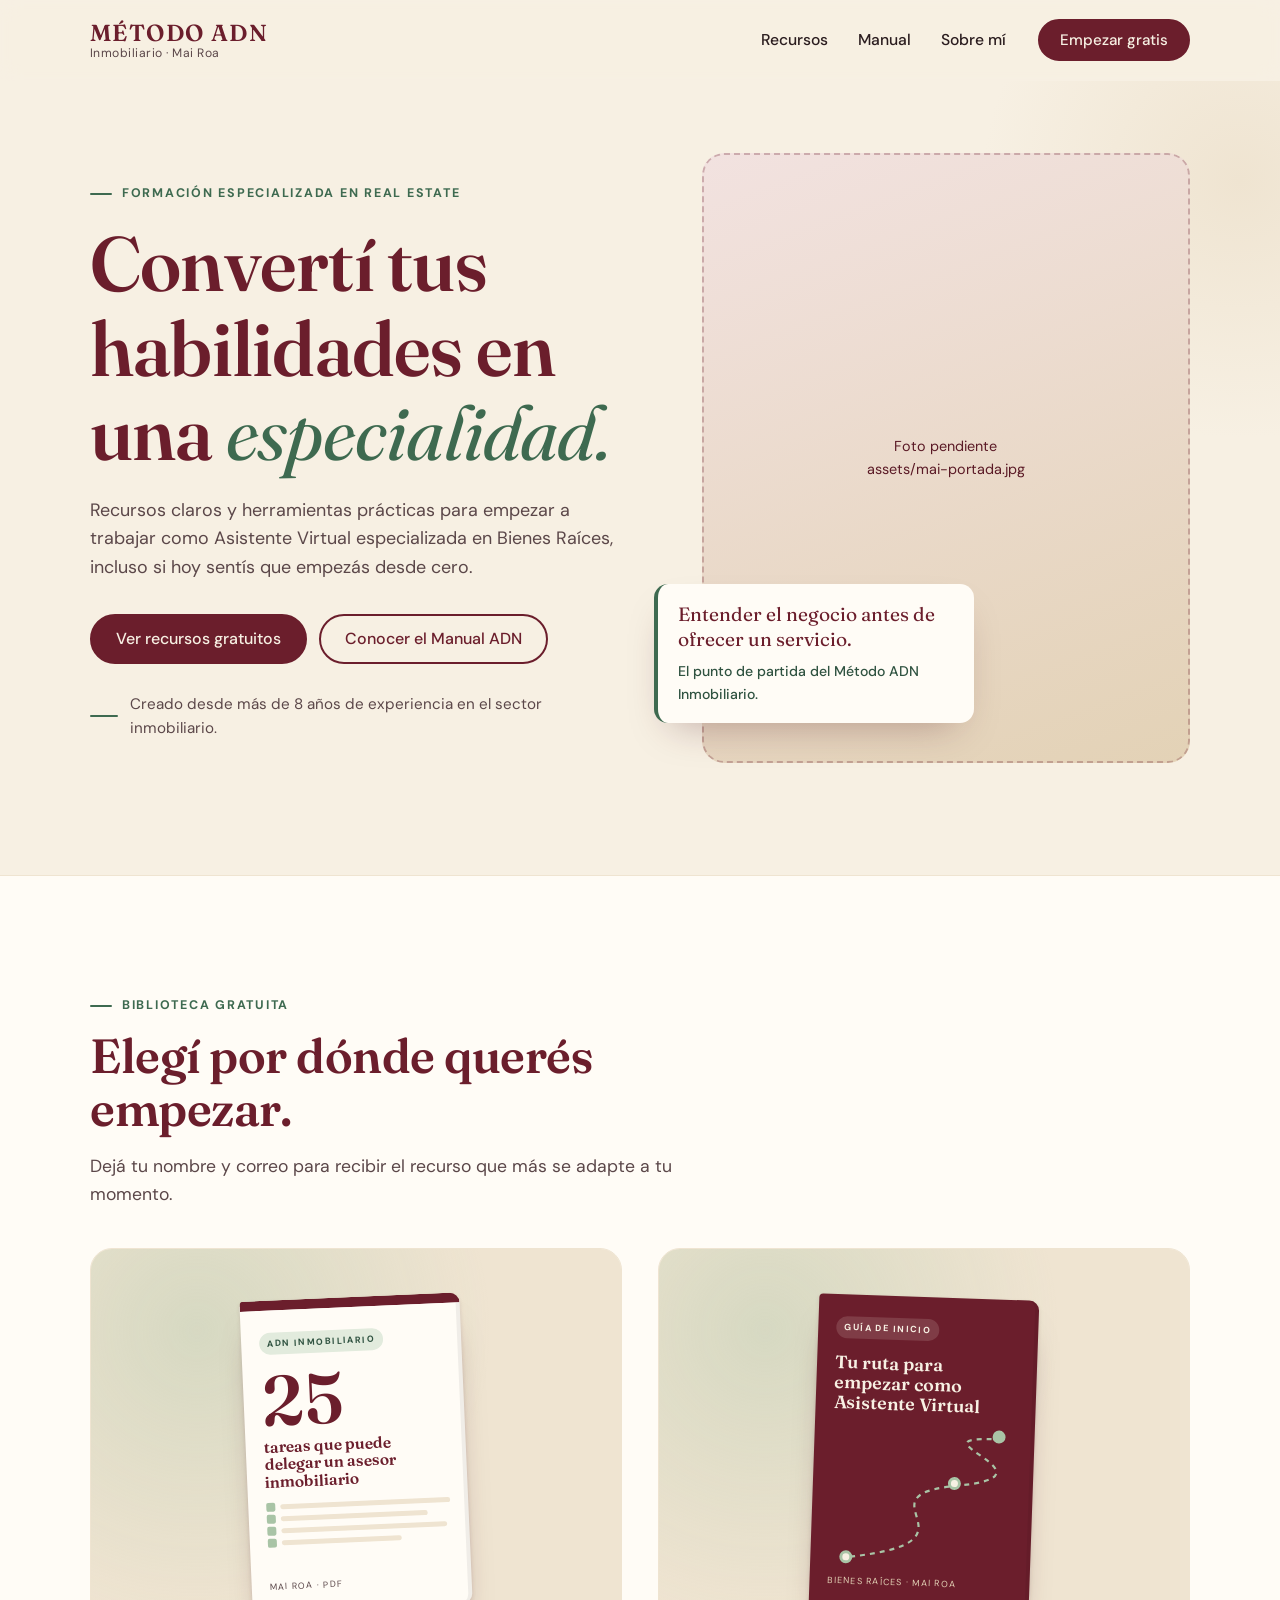
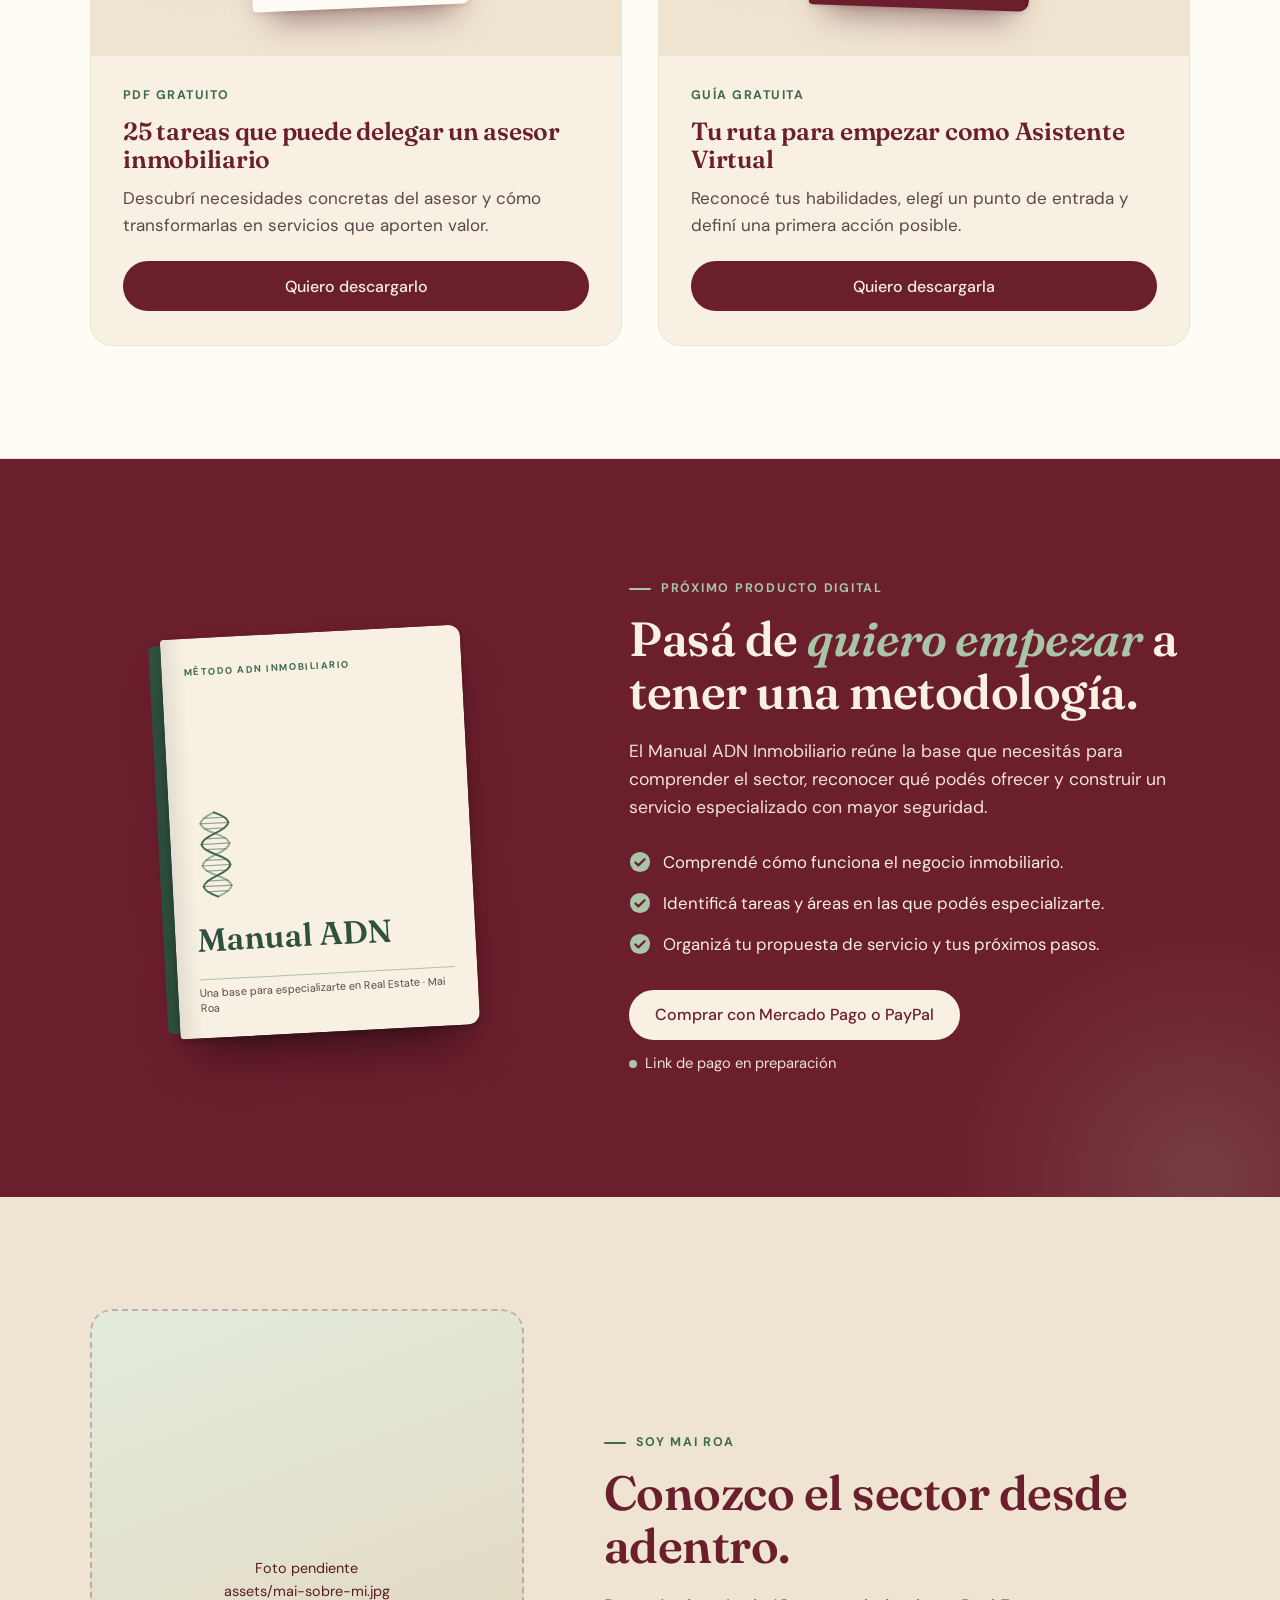
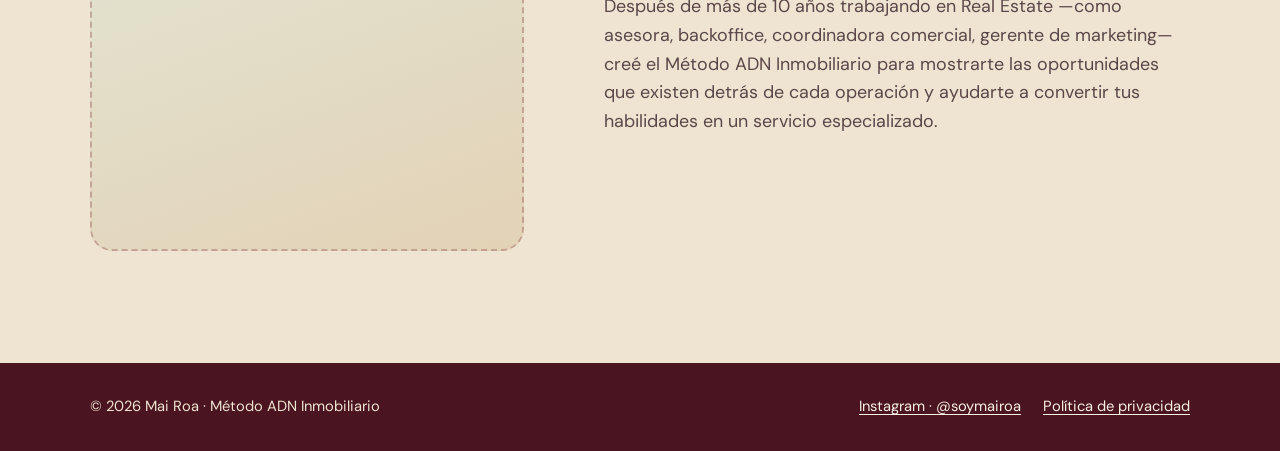
==== index.html @ 001c29fd "Landing Método ADN Inmobiliario Página de captación con dos recursos gratuitos (Mailchimp), presenta" ====
<!doctype html>
<html lang="es-AR">
<head>
  <meta charset="utf-8">
  <meta name="viewport" content="width=device-width, initial-scale=1">
  <title>Método ADN Inmobiliario · Mai Roa | Asistente Virtual en Bienes Raíces</title>
  <meta name="description" content="Recursos claros y herramientas prácticas para empezar a trabajar como Asistente Virtual especializada en Bienes Raíces. Descargá gratis las 25 tareas que puede delegar un asesor inmobiliario.">
  <meta name="theme-color" content="#6B1E2C">

  <!-- Open Graph (Instagram, WhatsApp, Facebook) -->
  <!-- Cuando publiques la página, reemplazá "og-imagen.jpg" por la URL completa, ej. https://tusitio.netlify.app/assets/og-imagen.jpg -->
  <meta property="og:type" content="website">
  <meta property="og:locale" content="es_AR">
  <meta property="og:site_name" content="Método ADN Inmobiliario">
  <meta property="og:title" content="Método ADN Inmobiliario · Mai Roa">
  <meta property="og:description" content="Convertí tus habilidades en una especialidad. Recursos gratuitos para empezar como Asistente Virtual en Bienes Raíces.">
  <meta property="og:image" content="assets/og-imagen.jpg">
  <meta property="og:image:width" content="1200">
  <meta property="og:image:height" content="630">
  <meta name="twitter:card" content="summary_large_image">

  <link rel="icon" href="assets/favicon.svg" type="image/svg+xml">
  <link rel="apple-touch-icon" href="assets/favicon.svg">

  <link rel="preconnect" href="https://fonts.googleapis.com">
  <link rel="preconnect" href="https://fonts.gstatic.com" crossorigin>
  <link href="https://fonts.googleapis.com/css2?family=Fraunces:ital,opsz,wght@0,9..144,400;0,9..144,600;1,9..144,400;1,9..144,600&family=DM+Sans:ital,opsz,wght@0,9..40,400;0,9..40,500;0,9..40,700;1,9..40,400&display=swap" rel="stylesheet">
  <link rel="stylesheet" href="styles.css">
</head>
<body>
  <a class="saltar" href="#contenido">Saltar al contenido</a>

  <!-- 1. ENCABEZADO -->
  <header class="encabezado" id="encabezado">
    <div class="contenedor encabezado__fila">
      <a class="marca" href="#inicio" aria-label="Método ADN Inmobiliario, ir al inicio">
        <span class="marca__nombre">MÉTODO ADN</span>
        <span class="marca__sub">Inmobiliario · Mai Roa</span>
      </a>

      <button class="menu-boton" id="menuBoton" type="button" aria-expanded="false" aria-controls="menuPrincipal">
        <span class="menu-boton__icono" aria-hidden="true"><span></span><span></span><span></span></span>
        <span class="visualmente-oculto">Abrir menú</span>
      </button>

      <nav class="menu" id="menuPrincipal" aria-label="Principal">
        <ul class="menu__lista">
          <li><a href="#recursos">Recursos</a></li>
          <li><a href="#manual">Manual</a></li>
          <li><a href="#sobre-mi">Sobre mí</a></li>
        </ul>
        <a class="btn btn--primario btn--chico" href="#recursos">Empezar gratis</a>
      </nav>
    </div>
  </header>

  <main id="contenido">

    <!-- 2. PORTADA -->
    <section class="hero" id="inicio" aria-labelledby="hero-titulo">
      <div class="contenedor hero__grilla">
        <div class="hero__texto">
          <p class="etiqueta">Formación especializada en Real Estate</p>
          <h1 class="hero__titulo" id="hero-titulo">Convertí tus habilidades en una <em>especialidad.</em></h1>
          <p class="hero__bajada">Recursos claros y herramientas prácticas para empezar a trabajar como Asistente Virtual especializada en Bienes Raíces, incluso si hoy sentís que empezás desde cero.</p>
          <div class="acciones">
            <a class="btn btn--primario" href="#recursos">Ver recursos gratuitos</a>
            <a class="btn btn--secundario" href="#manual">Conocer el Manual ADN</a>
          </div>
          <p class="hero__respaldo">
            <span class="hero__respaldo-linea" aria-hidden="true"></span>
            Creado desde más de 8 años de experiencia en el sector inmobiliario.
          </p>
        </div>

        <div class="hero__visual">
          <figure class="foto foto--hero" data-archivo="assets/mai-portada.jpg">
            <img src="assets/mai-portada.jpg" alt="Mai Roa sosteniendo un tablero con los conceptos del Método ADN Inmobiliario" width="880" height="1100" fetchpriority="high">
          </figure>
          <aside class="hero__tarjeta" aria-label="Punto de partida">
            <p class="hero__tarjeta-frase">Entender el negocio antes de ofrecer un servicio.</p>
            <p class="hero__tarjeta-nota">El punto de partida del Método ADN Inmobiliario.</p>
          </aside>
        </div>
      </div>
    </section>

    <!-- 3. BIBLIOTECA GRATUITA -->
    <section class="seccion recursos" id="recursos" aria-labelledby="recursos-titulo">
      <div class="contenedor">
        <header class="seccion__cabecera">
          <p class="etiqueta">Biblioteca gratuita</p>
          <h2 class="seccion__titulo" id="recursos-titulo">Elegí por dónde querés empezar.</h2>
          <p class="seccion__intro">Dejá tu nombre y correo para recibir el recurso que más se adapte a tu momento.</p>
        </header>

        <div class="recursos__grilla">
          <!-- Recurso 1 -->
          <article class="recurso">
            <div class="recurso__portada-marco">
              <div class="portada portada--tareas" aria-hidden="true">
                <span class="portada__cinta">ADN Inmobiliario</span>
                <span class="portada__numero">25</span>
                <span class="portada__titulo">tareas que puede delegar un asesor inmobiliario</span>
                <span class="portada__lista">
                  <span></span><span></span><span></span><span></span>
                </span>
                <span class="portada__pie">Mai Roa · PDF</span>
              </div>
            </div>
            <div class="recurso__cuerpo">
              <p class="recurso__categoria">PDF gratuito</p>
              <h3 class="recurso__titulo">25 tareas que puede delegar un asesor inmobiliario</h3>
              <p class="recurso__descripcion">Descubrí necesidades concretas del asesor y cómo transformarlas en servicios que aporten valor.</p>
              <button class="btn btn--primario" type="button" data-abrir-recurso="1">Quiero descargarlo</button>
            </div>
          </article>

          <!-- Recurso 2 -->
          <article class="recurso">
            <div class="recurso__portada-marco">
              <div class="portada portada--ruta" aria-hidden="true">
                <span class="portada__cinta">Guía de inicio</span>
                <span class="portada__titulo">Tu ruta para empezar como Asistente Virtual</span>
                <span class="portada__camino">
                  <span class="portada__hito"></span>
                  <span class="portada__hito"></span>
                  <span class="portada__hito"></span>
                </span>
                <span class="portada__pie">Bienes Raíces · Mai Roa</span>
              </div>
            </div>
            <div class="recurso__cuerpo">
              <p class="recurso__categoria">Guía gratuita</p>
              <h3 class="recurso__titulo">Tu ruta para empezar como Asistente Virtual</h3>
              <p class="recurso__descripcion">Reconocé tus habilidades, elegí un punto de entrada y definí una primera acción posible.</p>
              <button class="btn btn--primario" type="button" data-abrir-recurso="2">Quiero descargarla</button>
            </div>
          </article>
        </div>
      </div>
    </section>

    <!-- 5. MANUAL ADN -->
    <section class="seccion manual" id="manual" aria-labelledby="manual-titulo">
      <div class="contenedor manual__grilla">
        <div class="manual__visual">
          <div class="libro" aria-hidden="true">
            <div class="libro__lomo"></div>
            <div class="libro__tapa">
              <span class="libro__marca">Método ADN Inmobiliario</span>
              <span class="libro__adorno">
                <svg viewBox="0 0 60 120" width="46" height="92" focusable="false">
                  <g stroke="currentColor" stroke-width="1.6" opacity=".55">
                    <line x1="16" y1="12" x2="44" y2="12"/><line x1="10" y1="19" x2="50" y2="19"/><line x1="16" y1="26" x2="44" y2="26"/>
                    <line x1="16" y1="39" x2="44" y2="39"/><line x1="10" y1="46" x2="50" y2="46"/><line x1="16" y1="53" x2="44" y2="53"/>
                    <line x1="16" y1="67" x2="44" y2="67"/><line x1="10" y1="74" x2="50" y2="74"/><line x1="16" y1="81" x2="44" y2="81"/>
                    <line x1="16" y1="94" x2="44" y2="94"/><line x1="10" y1="101" x2="50" y2="101"/><line x1="16" y1="108" x2="44" y2="108"/>
                  </g>
                  <path d="M30 5 C54 15 54 22.5 30 32.5 C6 42.5 6 50 30 60 C54 70 54 77.5 30 87.5 C6 97.5 6 105 30 115" fill="none" stroke="currentColor" stroke-width="2.6" stroke-linecap="round"/>
                  <path d="M30 5 C6 15 6 22.5 30 32.5 C54 42.5 54 50 30 60 C6 70 6 77.5 30 87.5 C54 97.5 54 105 30 115" fill="none" stroke="currentColor" stroke-width="2.6" stroke-linecap="round" opacity=".5"/>
                </svg>
              </span>
              <span class="libro__titulo">Manual ADN</span>
              <span class="libro__bajada">Una base para especializarte en Real Estate · Mai Roa</span>
            </div>
          </div>
        </div>

        <div class="manual__texto">
          <p class="etiqueta etiqueta--clara">Próximo producto digital</p>
          <h2 class="seccion__titulo" id="manual-titulo">Pasá de <em>quiero empezar</em> a tener una metodología.</h2>
          <p class="manual__bajada">El Manual ADN Inmobiliario reúne la base que necesitás para comprender el sector, reconocer qué podés ofrecer y construir un servicio especializado con mayor seguridad.</p>

          <ul class="beneficios">
            <li>
              <svg class="beneficios__check" viewBox="0 0 24 24" width="22" height="22" aria-hidden="true" focusable="false"><circle cx="12" cy="12" r="11" fill="currentColor"/><path d="M7 12.5l3.2 3.2L17 9" fill="none" stroke="#6B1E2C" stroke-width="2.4" stroke-linecap="round" stroke-linejoin="round"/></svg>
              Comprendé cómo funciona el negocio inmobiliario.
            </li>
            <li>
              <svg class="beneficios__check" viewBox="0 0 24 24" width="22" height="22" aria-hidden="true" focusable="false"><circle cx="12" cy="12" r="11" fill="currentColor"/><path d="M7 12.5l3.2 3.2L17 9" fill="none" stroke="#6B1E2C" stroke-width="2.4" stroke-linecap="round" stroke-linejoin="round"/></svg>
              Identificá tareas y áreas en las que podés especializarte.
            </li>
            <li>
              <svg class="beneficios__check" viewBox="0 0 24 24" width="22" height="22" aria-hidden="true" focusable="false"><circle cx="12" cy="12" r="11" fill="currentColor"/><path d="M7 12.5l3.2 3.2L17 9" fill="none" stroke="#6B1E2C" stroke-width="2.4" stroke-linecap="round" stroke-linejoin="round"/></svg>
              Organizá tu propuesta de servicio y tus próximos pasos.
            </li>
          </ul>

          <!-- Precio / formato / entrega: se completa desde config.js (oculto si está vacío) -->
          <dl class="manual__datos" id="manualDatos" hidden>
            <div data-campo="manualPrecio" hidden><dt>Precio</dt><dd></dd></div>
            <div data-campo="manualFormato" hidden><dt>Formato</dt><dd></dd></div>
            <div data-campo="manualEntrega" hidden><dt>Entrega</dt><dd></dd></div>
          </dl>

          <div class="pago" id="pago">
            <div class="pago__botones" id="pagoBotones">
              <button class="btn btn--claro btn--pendiente" type="button" id="pagoPendiente" aria-describedby="pagoEstado">Comprar con Mercado Pago o PayPal</button>
            </div>
            <p class="pago__estado" id="pagoEstado"><span class="punto" aria-hidden="true"></span> Link de pago en preparación</p>
            <p class="pago__aviso" id="pagoAviso" role="status" aria-live="polite"></p>
          </div>
        </div>
      </div>
    </section>

    <!-- 6. SOBRE MÍ -->
    <section class="seccion sobre" id="sobre-mi" aria-labelledby="sobre-titulo">
      <div class="contenedor sobre__grilla">
        <figure class="foto foto--sobre" data-archivo="assets/mai-sobre-mi.jpg">
          <img src="assets/mai-sobre-mi.jpg" alt="Mai Roa trabajando con su computadora" width="800" height="960" loading="lazy">
        </figure>
        <div class="sobre__texto">
          <p class="etiqueta">Soy Mai Roa</p>
          <h2 class="seccion__titulo" id="sobre-titulo">Conozco el sector desde adentro.</h2>
          <p class="sobre__parrafo">Después de más de 10 años trabajando en Real Estate —como asesora, backoffice, coordinadora comercial, gerente de marketing— creé el Método ADN Inmobiliario para mostrarte las oportunidades que existen detrás de cada operación y ayudarte a convertir tus habilidades en un servicio especializado.</p>
        </div>
      </div>
    </section>
  </main>

  <!-- 7. PIE -->
  <footer class="pie">
    <div class="contenedor pie__fila">
      <p>© 2026 Mai Roa · Método ADN Inmobiliario</p>
      <ul class="pie__enlaces">
        <li><a id="enlaceInstagram" href="https://instagram.com/soymairoa" target="_blank" rel="noopener noreferrer">Instagram · @soymairoa<span class="visualmente-oculto"> (se abre en una pestaña nueva)</span></a></li>
        <li><a href="privacidad.html">Política de privacidad</a></li>
      </ul>
    </div>
  </footer>

  <!-- 4. MODAL DEL FORMULARIO -->
  <dialog class="modal" id="modalRecurso" aria-labelledby="modal-titulo" aria-describedby="modal-intro">
    <div class="modal__caja">
      <button class="modal__cerrar" type="button" data-cerrar-modal aria-label="Cerrar">
        <svg viewBox="0 0 24 24" width="22" height="22" aria-hidden="true" focusable="false"><path d="M6 6l12 12M18 6L6 18" stroke="currentColor" stroke-width="2" stroke-linecap="round"/></svg>
      </button>

      <p class="etiqueta">Tu recurso gratuito</p>
      <h2 class="modal__titulo" id="modal-titulo">Recibilo en tu correo</h2>
      <p class="modal__intro" id="modal-intro"></p>
      <p class="modal__recurso" id="modalRecursoNombre"></p>

      <!-- Vista: formulario -->
      <form class="formulario" id="formRecurso" novalidate>
        <div class="campo">
          <label for="campoNombre">Nombre</label>
          <input id="campoNombre" name="FNAME" type="text" autocomplete="given-name" placeholder="¿Cómo te llamás?" required aria-describedby="errorNombre">
          <p class="campo__error" id="errorNombre"></p>
        </div>
        <div class="campo">
          <label for="campoEmail">Correo electrónico</label>
          <input id="campoEmail" name="EMAIL" type="email" autocomplete="email" inputmode="email" placeholder="tuemail@ejemplo.com" required aria-describedby="errorEmail">
          <p class="campo__error" id="errorEmail"></p>
        </div>

        <!-- Honeypot antispam de Mailchimp: no completar -->
        <div class="honeypot" aria-hidden="true">
          <label for="campoTrampa">No completes este campo</label>
          <input id="campoTrampa" type="text" tabindex="-1" autocomplete="off" value="">
        </div>

        <p class="formulario__consentimiento">Al solicitar el recurso aceptás recibir información relacionada con ADN Inmobiliario. Podés darte de baja cuando quieras. <a href="privacidad.html" target="_blank" rel="noopener">Política de privacidad</a></p>

        <button class="btn btn--primario btn--ancho" type="submit" id="botonEnviar">
          <span class="btn__texto">Enviar y recibir el PDF</span>
          <span class="spinner" aria-hidden="true"></span>
        </button>
        <p class="formulario__estado" id="estadoFormulario" role="status" aria-live="polite"></p>
      </form>

      <!-- Vista: éxito -->
      <div class="modal__exito" id="vistaExito" hidden>
        <svg class="modal__exito-icono" viewBox="0 0 48 48" width="48" height="48" aria-hidden="true" focusable="false"><circle cx="24" cy="24" r="23" fill="currentColor"/><path d="M14 25l7 7 13-14" fill="none" stroke="#F7F0E3" stroke-width="3.4" stroke-linecap="round" stroke-linejoin="round"/></svg>
        <p class="modal__exito-texto" id="textoExito" tabindex="-1"></p>
        <a class="btn btn--primario btn--ancho" id="botonDescarga" href="#" download>Descargar ahora</a>
      </div>
    </div>
  </dialog>

  <script src="config.js"></script>
  <script src="main.js"></script>
</body>
</html>
---- styles.css ----
/* =========================================================
   Método ADN Inmobiliario — estilos
   Mobile first. Paleta en :root.
   ========================================================= */

:root {
  /* Bordó — color principal de marca */
  --bordo: #6B1E2C;
  --bordo-900: #4A1420;
  --bordo-700: #5A1925;
  --bordo-100: #F2E2E0;

  /* Crema — fondos y portada del manual */
  --crema: #F7F0E3;
  --crema-200: #EFE4D1;
  --crema-300: #E3D2B6;

  /* Verde — acentos */
  --verde: #3E6A50;
  --verde-700: #2F5240;
  --verde-300: #A9C4A6;
  --verde-100: #E2EBDD;

  /* Texto */
  --tinta: #2B1D1F;
  --tinta-suave: #5B4749;
  --blanco: #FFFCF6;

  /* Tipografía */
  --serif: "Fraunces", Georgia, "Times New Roman", serif;
  --sans: "DM Sans", system-ui, -apple-system, "Segoe UI", Roboto, sans-serif;

  /* Espaciado y formas */
  --gutter: 20px;
  --ancho-max: 1180px;
  --radio: 14px;
  --radio-grande: 22px;
  --sombra: 0 18px 40px -18px rgba(74, 20, 32, .35);
  --sombra-suave: 0 8px 24px -12px rgba(74, 20, 32, .25);
  --alto-encabezado: 68px;
}

/* ---------- Base ---------- */
*, *::before, *::after { box-sizing: border-box; }

html {
  scroll-behavior: smooth;
  scroll-padding-top: calc(var(--alto-encabezado) + 12px);
  -webkit-text-size-adjust: 100%;
}

body {
  margin: 0;
  background: var(--crema);
  color: var(--tinta);
  font-family: var(--sans);
  font-size: 1.0625rem;
  line-height: 1.6;
  overflow-x: hidden;
  -webkit-font-smoothing: antialiased;
}

img { max-width: 100%; display: block; }
h1, h2, h3 { font-family: var(--serif); font-weight: 600; line-height: 1.1; margin: 0; letter-spacing: -.01em; }
p { margin: 0; }
a { color: inherit; }
em { font-style: italic; }

:focus-visible {
  outline: 3px solid var(--verde);
  outline-offset: 3px;
  border-radius: 6px;
}

.visualmente-oculto {
  position: absolute !important;
  width: 1px; height: 1px;
  padding: 0; margin: -1px;
  overflow: hidden; clip: rect(0 0 0 0);
  white-space: nowrap; border: 0;
}

.saltar {
  position: absolute; left: 12px; top: -60px; z-index: 200;
  background: var(--bordo); color: var(--crema);
  padding: 10px 16px; border-radius: 8px; text-decoration: none; font-weight: 500;
  transition: top .2s;
}
.saltar:focus { top: 12px; }

.contenedor {
  width: 100%;
  max-width: var(--ancho-max);
  margin-inline: auto;
  padding-inline: var(--gutter);
}

/* ---------- Botones ---------- */
.btn {
  --btn-bg: var(--bordo);
  --btn-color: var(--crema);
  --btn-borde: var(--bordo);
  display: inline-flex; align-items: center; justify-content: center; gap: 10px;
  min-height: 50px;
  padding: 12px 24px;
  border: 2px solid var(--btn-borde);
  border-radius: 999px;
  background: var(--btn-bg);
  color: var(--btn-color);
  font: 500 1rem/1.2 var(--sans);
  text-align: center;
  text-decoration: none;
  cursor: pointer;
  transition: background-color .2s, color .2s, border-color .2s, transform .2s, box-shadow .2s;
}
.btn:hover { transform: translateY(-1px); box-shadow: var(--sombra-suave); }
.btn:active { transform: translateY(0); }

.btn--primario:hover { --btn-bg: var(--bordo-900); --btn-borde: var(--bordo-900); }
.btn--secundario { --btn-bg: transparent; --btn-color: var(--bordo); }
.btn--secundario:hover { --btn-bg: var(--bordo-100); }
.btn--claro { --btn-bg: var(--crema); --btn-color: var(--bordo); --btn-borde: var(--crema); }
.btn--claro:hover { --btn-bg: var(--blanco); --btn-borde: var(--blanco); }
.btn--contorno-claro { --btn-bg: transparent; --btn-color: var(--crema); --btn-borde: var(--crema); }
.btn--contorno-claro:hover { --btn-bg: rgba(247, 240, 227, .12); }
.btn--chico { min-height: 42px; padding: 8px 20px; font-size: .95rem; }
.btn--ancho { width: 100%; }
.btn[disabled] { cursor: progress; opacity: .8; transform: none; box-shadow: none; }

.acciones { display: flex; flex-direction: column; gap: 12px; }

/* ---------- Etiquetas y cabeceras ---------- */
.etiqueta {
  display: inline-flex; align-items: center; gap: 10px;
  font-size: .78rem; font-weight: 700;
  letter-spacing: .14em; text-transform: uppercase;
  color: var(--verde);
}
.etiqueta::before {
  content: ""; width: 22px; height: 2px; background: currentColor; border-radius: 2px;
}
.etiqueta--clara { color: var(--verde-300); }

.seccion { padding-block: 72px; }
.seccion__cabecera { max-width: 640px; margin-bottom: 40px; }
.seccion__titulo { font-size: clamp(2rem, 7vw, 3rem); margin-top: 14px; color: var(--bordo); }
.seccion__titulo em { color: var(--verde); }
.seccion__intro { margin-top: 16px; color: var(--tinta-suave); font-size: 1.1rem; }

/* ---------- 1. Encabezado ---------- */
.encabezado {
  position: sticky; top: 0; z-index: 50;
  background: rgba(247, 240, 227, .94);
  -webkit-backdrop-filter: saturate(140%) blur(10px);
  backdrop-filter: saturate(140%) blur(10px);
  border-bottom: 1px solid transparent;
  transition: border-color .25s, box-shadow .25s;
}
.encabezado.con-sombra { border-bottom-color: var(--crema-300); box-shadow: 0 6px 20px -16px rgba(74, 20, 32, .5); }

.encabezado__fila {
  display: flex; align-items: center; justify-content: space-between;
  min-height: var(--alto-encabezado);
}

.marca { display: flex; flex-direction: column; text-decoration: none; line-height: 1.1; }
.marca__nombre { font-family: var(--serif); font-weight: 600; font-size: 1.3rem; letter-spacing: .06em; color: var(--bordo); }
.marca__sub { font-size: .76rem; color: var(--tinta-suave); letter-spacing: .04em; margin-top: 2px; }

.menu-boton {
  display: inline-flex; align-items: center; justify-content: center;
  width: 46px; height: 46px; margin-right: -8px;
  border: 0; border-radius: 12px; background: transparent; color: var(--bordo); cursor: pointer;
}
.menu-boton__icono { position: relative; width: 24px; height: 16px; display: block; }
.menu-boton__icono span {
  position: absolute; left: 0; width: 100%; height: 2px; border-radius: 2px; background: currentColor;
  transition: transform .25s, opacity .2s, top .25s;
}
.menu-boton__icono span:nth-child(1) { top: 0; }
.menu-boton__icono span:nth-child(2) { top: 7px; }
.menu-boton__icono span:nth-child(3) { top: 14px; }
.menu-boton[aria-expanded="true"] .menu-boton__icono span:nth-child(1) { top: 7px; transform: rotate(45deg); }
.menu-boton[aria-expanded="true"] .menu-boton__icono span:nth-child(2) { opacity: 0; }
.menu-boton[aria-expanded="true"] .menu-boton__icono span:nth-child(3) { top: 7px; transform: rotate(-45deg); }

/* Menú en celular: panel desplegable */
.menu {
  position: absolute; left: 0; right: 0; top: 100%;
  background: var(--crema);
  border-bottom: 1px solid var(--crema-300);
  box-shadow: 0 20px 30px -24px rgba(74, 20, 32, .5);
  padding: 8px var(--gutter) 24px;
  display: none;
}
.menu.abierto { display: block; }
.menu__lista { list-style: none; margin: 0 0 16px; padding: 0; }
.menu__lista a {
  display: block; padding: 14px 4px;
  font-family: var(--serif); font-size: 1.35rem; color: var(--bordo); text-decoration: none;
  border-bottom: 1px solid var(--crema-200);
}
.menu .btn { width: 100%; }

/* ---------- 2. Hero ---------- */
.hero { padding-block: 40px 72px; position: relative; overflow: hidden; }
.hero::before {
  content: ""; position: absolute; z-index: -1;
  width: 520px; height: 520px; right: -220px; top: -160px; border-radius: 50%;
  background: radial-gradient(circle, var(--crema-200) 0%, rgba(239, 228, 209, 0) 70%);
}
.hero__grilla { display: grid; gap: 48px; }
.hero__titulo { font-size: clamp(2.5rem, 11vw, 4.4rem); color: var(--bordo); margin-top: 18px; }
.hero__titulo em { color: var(--verde); font-weight: 400; }
.hero__bajada { margin-top: 20px; font-size: 1.12rem; color: var(--tinta-suave); max-width: 34em; }
.hero .acciones { margin-top: 32px; }
.hero__respaldo {
  display: flex; align-items: center; gap: 12px;
  margin-top: 28px; font-size: .95rem; color: var(--tinta-suave);
}
.hero__respaldo-linea { flex: 0 0 28px; height: 2px; background: var(--verde); border-radius: 2px; }

.hero__visual { position: relative; padding-bottom: 56px; }

.hero__tarjeta {
  position: absolute; left: 16px; right: 16px; bottom: 0;
  background: var(--blanco);
  border-left: 4px solid var(--verde);
  border-radius: var(--radio);
  padding: 18px 20px;
  box-shadow: var(--sombra);
}
.hero__tarjeta-frase { font-family: var(--serif); font-size: 1.2rem; line-height: 1.3; color: var(--bordo); }
.hero__tarjeta-nota { margin-top: 8px; font-size: .88rem; color: var(--verde-700); font-weight: 500; }

/* ---------- Fotos con placeholder ---------- */
.foto {
  position: relative; margin: 0;
  border-radius: var(--radio-grande);
  overflow: hidden;
  background: var(--crema-300);
  aspect-ratio: 4 / 5;
}
.foto img { width: 100%; height: 100%; object-fit: cover; }
.foto--hero { background: linear-gradient(160deg, var(--bordo-100), var(--crema-300)); }
.foto--sobre { background: linear-gradient(160deg, var(--verde-100), var(--crema-300)); }

.foto.sin-imagen img { display: none; }
.foto.sin-imagen::after {
  content: "Foto pendiente\A" attr(data-archivo);
  white-space: pre-line;
  position: absolute; inset: 0;
  display: flex; align-items: center; justify-content: center; text-align: center;
  padding: 24px;
  font-family: var(--sans); font-size: .9rem; line-height: 1.6; color: var(--bordo-700);
  border: 2px dashed rgba(107, 30, 44, .28);
  border-radius: inherit;
}

/* ---------- 3. Recursos ---------- */
.recursos { background: var(--blanco); border-block: 1px solid var(--crema-200); }
.recursos__grilla { display: grid; gap: 28px; }

.recurso {
  display: flex; flex-direction: column;
  background: var(--crema);
  border: 1px solid var(--crema-200);
  border-radius: var(--radio-grande);
  overflow: hidden;
  transition: transform .25s, box-shadow .25s;
}
.recurso:hover { transform: translateY(-3px); box-shadow: var(--sombra); }

.recurso__portada-marco {
  display: flex; justify-content: center; align-items: center;
  padding: 36px 24px;
  background:
    radial-gradient(circle at 20% 20%, rgba(169, 196, 166, .35), transparent 55%),
    var(--crema-200);
}
.recurso__cuerpo { display: flex; flex-direction: column; gap: 12px; padding: 26px 24px 28px; flex: 1; }
.recurso__categoria { font-size: .78rem; font-weight: 700; letter-spacing: .12em; text-transform: uppercase; color: var(--verde); }
.recurso__titulo { font-size: 1.55rem; color: var(--bordo); }
.recurso__descripcion { color: var(--tinta-suave); flex: 1; }
.recurso .btn { margin-top: 10px; align-self: stretch; }

/* Portadas estilo PDF, hechas en CSS */
.portada {
  position: relative;
  width: min(220px, 70%);
  aspect-ratio: 1 / 1.414;
  border-radius: 4px 10px 10px 4px;
  padding: 22px 18px 18px;
  display: flex; flex-direction: column;
  box-shadow:
    -6px 0 0 -2px rgba(0, 0, 0, .06) inset,
    0 24px 34px -18px rgba(74, 20, 32, .55),
    0 2px 4px rgba(74, 20, 32, .12);
  transform: rotate(-2.5deg);
  overflow: hidden;
}
.portada__cinta {
  align-self: flex-start;
  font-size: .56rem; font-weight: 700; letter-spacing: .16em; text-transform: uppercase;
  padding: 4px 8px; border-radius: 999px;
}
.portada__titulo { font-family: var(--serif); font-weight: 600; line-height: 1.12; }
.portada__pie { margin-top: auto; font-size: .56rem; letter-spacing: .14em; text-transform: uppercase; }

.portada--tareas { background: var(--blanco); color: var(--bordo); border-top: 10px solid var(--bordo); }
.portada--tareas .portada__cinta { background: var(--verde-100); color: var(--verde-700); }
.portada--tareas .portada__numero { font-family: var(--serif); font-weight: 600; font-size: 4.4rem; line-height: .9; margin-top: 14px; color: var(--bordo); }
.portada--tareas .portada__titulo { font-size: .98rem; margin-top: 6px; }
.portada__lista { display: grid; gap: 7px; margin-top: 14px; }
.portada__lista span { position: relative; height: 5px; margin-left: 14px; border-radius: 3px; background: var(--crema-200); }
.portada__lista span::before {
  content: ""; position: absolute; left: -14px; top: -2px; width: 9px; height: 9px; border-radius: 2px; background: var(--verde-300);
}
.portada__lista span:nth-child(2) { width: 80%; }
.portada__lista span:nth-child(3) { width: 90%; }
.portada__lista span:nth-child(4) { width: 65%; }
.portada--tareas .portada__pie { color: var(--tinta-suave); }

.portada--ruta { background: var(--bordo); color: var(--crema); transform: rotate(2deg); }
.portada--ruta .portada__cinta { background: rgba(247, 240, 227, .14); color: var(--crema); }
.portada--ruta .portada__titulo { font-size: 1.12rem; margin-top: 14px; }
.portada__camino {
  position: relative; flex: 1; margin: 14px 4px 10px;
  background:
    url("data:image/svg+xml,%3Csvg xmlns='http://www.w3.org/2000/svg' viewBox='0 0 100 100' preserveAspectRatio='none'%3E%3Cpath d='M10 95 C 90 80, 10 50, 70 40 S 40 5, 90 5' fill='none' stroke='%23A9C4A6' stroke-width='2.2' stroke-dasharray='5 5' vector-effect='non-scaling-stroke'/%3E%3C/svg%3E") center / 100% 100% no-repeat;
}
.portada__hito { position: absolute; width: 13px; height: 13px; border-radius: 50%; background: var(--crema); border: 3px solid var(--verde-300); }
.portada__hito:nth-child(1) { left: 4%; bottom: 0; }
.portada__hito:nth-child(2) { left: 64%; top: 34%; }
.portada__hito:nth-child(3) { right: 4%; top: -2px; background: var(--verde-300); }
.portada--ruta .portada__pie { color: var(--crema-300); }

/* ---------- 5. Manual ---------- */
.manual { background: var(--bordo); color: var(--crema); position: relative; overflow: hidden; }
.manual::before {
  content: ""; position: absolute; inset: auto -200px -260px auto; width: 560px; height: 560px; border-radius: 50%;
  background: radial-gradient(circle, rgba(169, 196, 166, .18), transparent 65%);
}
.manual :focus-visible { outline-color: var(--crema); }
.manual__grilla { position: relative; display: grid; gap: 52px; }
.manual .seccion__titulo { color: var(--crema); }
.manual .seccion__titulo em { color: var(--verde-300); }
.manual__bajada { margin-top: 18px; font-size: 1.1rem; color: var(--crema-200); }

.manual__visual { display: flex; justify-content: center; padding-top: 8px; }

.libro { position: relative; width: min(260px, 72%); aspect-ratio: 3 / 4; transform: rotate(-3deg); }
.libro__lomo {
  position: absolute; left: -12px; top: 6px; bottom: 6px; width: 20px;
  background: var(--verde-700); border-radius: 6px 0 0 6px;
}
.libro__tapa {
  position: absolute; inset: 0;
  display: flex; flex-direction: column; align-items: flex-start;
  padding: 26px 22px 22px;
  background:
    linear-gradient(90deg, rgba(0, 0, 0, .08), transparent 8%),
    var(--crema);
  color: var(--verde-700);
  border-radius: 4px 12px 12px 4px;
  box-shadow: 0 30px 50px -20px rgba(0, 0, 0, .55), 0 3px 6px rgba(0, 0, 0, .2);
}
.libro__tapa::after {
  content: ""; position: absolute; left: 22px; right: 22px; bottom: 58px; height: 1px; background: var(--verde-300);
}
.libro__marca { font-size: .6rem; font-weight: 700; letter-spacing: .16em; text-transform: uppercase; color: var(--verde); }
.libro__adorno { color: var(--verde); margin: auto 0 14px; }
.libro__titulo { font-family: var(--serif); font-weight: 600; font-size: 2rem; line-height: 1; color: var(--verde-700); }
.libro__bajada { margin-top: 30px; font-size: .68rem; line-height: 1.4; color: var(--tinta-suave); }

.beneficios { list-style: none; padding: 0; margin: 28px 0 0; display: grid; gap: 14px; }
.beneficios li { display: flex; gap: 12px; align-items: flex-start; font-size: 1.05rem; }
.beneficios__check { flex: 0 0 22px; margin-top: 2px; color: var(--verde-300); }

.manual__datos {
  margin: 28px 0 0; padding: 18px 20px;
  display: grid; gap: 10px;
  border: 1px solid rgba(247, 240, 227, .25); border-radius: var(--radio);
  background: rgba(0, 0, 0, .12);
}
.manual__datos[hidden], .manual__datos [hidden] { display: none; }
.manual__datos div { display: grid; gap: 2px; }
.manual__datos dt { font-size: .75rem; font-weight: 700; letter-spacing: .12em; text-transform: uppercase; color: var(--verde-300); }
.manual__datos dd { margin: 0; color: var(--crema); }

.pago { margin-top: 32px; }
.pago__botones { display: flex; flex-direction: column; gap: 12px; }
.pago__estado { display: flex; align-items: center; gap: 8px; margin-top: 12px; font-size: .92rem; color: var(--crema-200); }
.pago__estado[hidden] { display: none; }
.punto { width: 8px; height: 8px; border-radius: 50%; background: var(--verde-300); animation: latido 1.8s ease-in-out infinite; }
.pago__aviso { margin-top: 10px; font-size: .95rem; color: var(--crema); }
.pago__aviso:not(:empty) {
  padding: 12px 14px; border-radius: 10px;
  background: rgba(247, 240, 227, .1); border-left: 3px solid var(--verde-300);
}

@keyframes latido { 50% { opacity: .35; } }

/* ---------- 6. Sobre mí ---------- */
.sobre { background: var(--crema-200); }
.sobre__grilla { display: grid; gap: 36px; align-items: center; }
.foto--sobre { max-width: 460px; }
.sobre__parrafo { margin-top: 20px; font-size: 1.12rem; color: var(--tinta-suave); max-width: 36em; }

/* ---------- 7. Pie ---------- */
.pie { background: var(--bordo-900); color: var(--crema-200); padding-block: 32px; font-size: .92rem; }
.pie :focus-visible { outline-color: var(--crema); }
.pie__fila { display: flex; flex-direction: column; gap: 14px; }
.pie__enlaces { list-style: none; margin: 0; padding: 0; display: flex; flex-wrap: wrap; gap: 8px 22px; }
.pie a { color: var(--crema); text-underline-offset: 3px; }
.pie a:hover { color: var(--verde-300); }

/* ---------- 4. Modal ---------- */
.modal {
  width: calc(100% - 2 * var(--gutter));
  max-width: 480px;
  max-height: calc(100dvh - 32px);
  padding: 0;
  border: 0;
  border-radius: var(--radio-grande);
  background: var(--blanco);
  color: var(--tinta);
  box-shadow: 0 40px 80px -30px rgba(43, 29, 31, .6);
  overflow: auto;
}
.modal::backdrop { background: rgba(43, 20, 26, .6); -webkit-backdrop-filter: blur(3px); backdrop-filter: blur(3px); }
.modal[open] { animation: aparecer .25s ease-out; }
@keyframes aparecer { from { opacity: 0; transform: translateY(14px) scale(.98); } }

.modal__caja { position: relative; padding: 32px 24px 28px; border-top: 6px solid var(--bordo); }
.modal__cerrar {
  position: absolute; top: 12px; right: 12px;
  width: 44px; height: 44px; display: grid; place-items: center;
  border: 0; border-radius: 50%; background: transparent; color: var(--tinta-suave); cursor: pointer;
}
.modal__cerrar:hover { background: var(--crema-200); color: var(--bordo); }
.modal__titulo { font-size: 1.9rem; color: var(--bordo); margin-top: 10px; padding-right: 36px; }
.modal__intro { margin-top: 10px; color: var(--tinta-suave); }
.modal__recurso {
  margin-top: 14px; padding: 10px 14px;
  background: var(--verde-100); color: var(--verde-700);
  border-radius: 10px; font-weight: 500; font-size: .95rem;
}

.formulario { margin-top: 22px; display: grid; gap: 16px; }
.formulario[hidden] { display: none; }
.campo { display: grid; gap: 6px; }
.campo label { font-weight: 500; font-size: .95rem; }
.campo input {
  width: 100%; min-height: 50px; padding: 12px 14px;
  font: 400 1rem var(--sans); color: var(--tinta);
  background: var(--crema); border: 1.5px solid var(--crema-300); border-radius: 12px;
  transition: border-color .2s, box-shadow .2s;
}
.campo input::placeholder { color: #8C7A7B; }
.campo input:focus { outline: none; border-color: var(--verde); box-shadow: 0 0 0 3px rgba(62, 106, 80, .25); }
.campo input[aria-invalid="true"] { border-color: #A3293D; }
.campo__error { font-size: .88rem; color: #A3293D; }
.campo__error:empty { display: none; }

.honeypot { position: absolute; left: -5000px; width: 1px; height: 1px; overflow: hidden; }

.formulario__consentimiento { font-size: .84rem; color: var(--tinta-suave); line-height: 1.5; }
.formulario__consentimiento a { color: var(--bordo); font-weight: 500; text-underline-offset: 2px; }

.formulario__estado { font-size: .95rem; line-height: 1.5; }
.formulario__estado:empty { display: none; }
.formulario__estado.es-aviso,
.formulario__estado.es-error { padding: 12px 14px; border-radius: 10px; }
.formulario__estado.es-aviso { background: var(--crema-200); color: var(--tinta); border-left: 3px solid var(--verde); }
.formulario__estado.es-error { background: var(--bordo-100); color: var(--bordo-900); border-left: 3px solid var(--bordo); }

.spinner {
  display: none; width: 18px; height: 18px; border-radius: 50%;
  border: 2.5px solid rgba(247, 240, 227, .4); border-top-color: var(--crema);
  animation: girar .8s linear infinite;
}
.btn.cargando .spinner { display: inline-block; }
@keyframes girar { to { transform: rotate(360deg); } }

.modal__exito { margin-top: 22px; display: grid; gap: 18px; justify-items: center; text-align: center; }
.modal__exito[hidden] { display: none; }
.modal__exito-icono { color: var(--verde); }
.modal__exito-texto { font-size: 1.08rem; }
.modal__exito-texto:focus { outline: none; }

/* ---------- Página de privacidad ---------- */
.legal { padding-block: 48px 80px; }
.legal__caja { max-width: 760px; }
.legal__borrador {
  margin: 20px 0 32px; padding: 14px 16px;
  background: #FFF3CD; color: #5C4400; border-left: 4px solid #C99A00; border-radius: 10px;
  font-size: .95rem;
}
.legal h1 { font-size: clamp(2.1rem, 8vw, 3rem); color: var(--bordo); margin-top: 14px; }
.legal h2 { font-size: 1.45rem; color: var(--bordo); margin-top: 36px; }
.legal p, .legal ul { margin-top: 12px; color: var(--tinta-suave); }
.legal ul { padding-left: 1.2em; }
.legal li + li { margin-top: 6px; }
.legal a { color: var(--bordo); }
.legal__volver { margin-top: 40px; }

/* =========================================================
   Pantallas medianas
   ========================================================= */
@media (min-width: 600px) {
  :root { --gutter: 28px; }
  .acciones { flex-direction: row; flex-wrap: wrap; }
  .hero__tarjeta { left: auto; right: -8px; max-width: 320px; }
  .recursos__grilla { grid-template-columns: 1fr 1fr; }
  .pago__botones { flex-direction: row; flex-wrap: wrap; }
  .pie__fila { flex-direction: row; justify-content: space-between; align-items: center; }
  .modal__caja { padding: 40px 36px 34px; }
}

/* =========================================================
   Escritorio
   ========================================================= */
@media (min-width: 900px) {
  :root { --gutter: 40px; --alto-encabezado: 80px; }

  .menu-boton { display: none; }
  .menu {
    position: static; display: flex !important; align-items: center; gap: 32px;
    padding: 0; background: none; border: 0; box-shadow: none;
  }
  .menu__lista { display: flex; gap: 30px; margin: 0; }
  .menu__lista a {
    padding: 6px 0; border: 0; font-family: var(--sans); font-size: .98rem; font-weight: 500; color: var(--tinta);
    background: linear-gradient(var(--bordo), var(--bordo)) left bottom / 0 2px no-repeat;
    transition: background-size .25s, color .2s;
  }
  .menu__lista a:hover { color: var(--bordo); background-size: 100% 2px; }
  .menu .btn { width: auto; }
  .marca__nombre { font-size: 1.45rem; }

  .seccion { padding-block: 112px; }
  .hero { padding-block: 72px 112px; }
  .hero__grilla { grid-template-columns: 1.05fr .95fr; align-items: center; gap: 72px; }
  .hero__visual { padding-bottom: 0; }
  .hero__tarjeta { right: auto; left: -48px; bottom: 40px; }

  .recursos__grilla { gap: 36px; }
  .recurso__portada-marco { padding: 48px 24px; }
  .recurso__cuerpo { padding: 30px 32px 34px; }

  .manual__grilla { grid-template-columns: .9fr 1.1fr; align-items: center; gap: 80px; }
  .libro { width: 300px; }

  .sobre__grilla { grid-template-columns: .85fr 1.15fr; gap: 80px; }
}

@media (min-width: 1200px) {
  .hero__titulo { font-size: 4.8rem; }
}

/* Movimiento reducido */
@media (prefers-reduced-motion: reduce) {
  html { scroll-behavior: auto; }
  *, *::before, *::after { animation-duration: .01ms !important; animation-iteration-count: 1 !important; transition-duration: .01ms !important; }
}
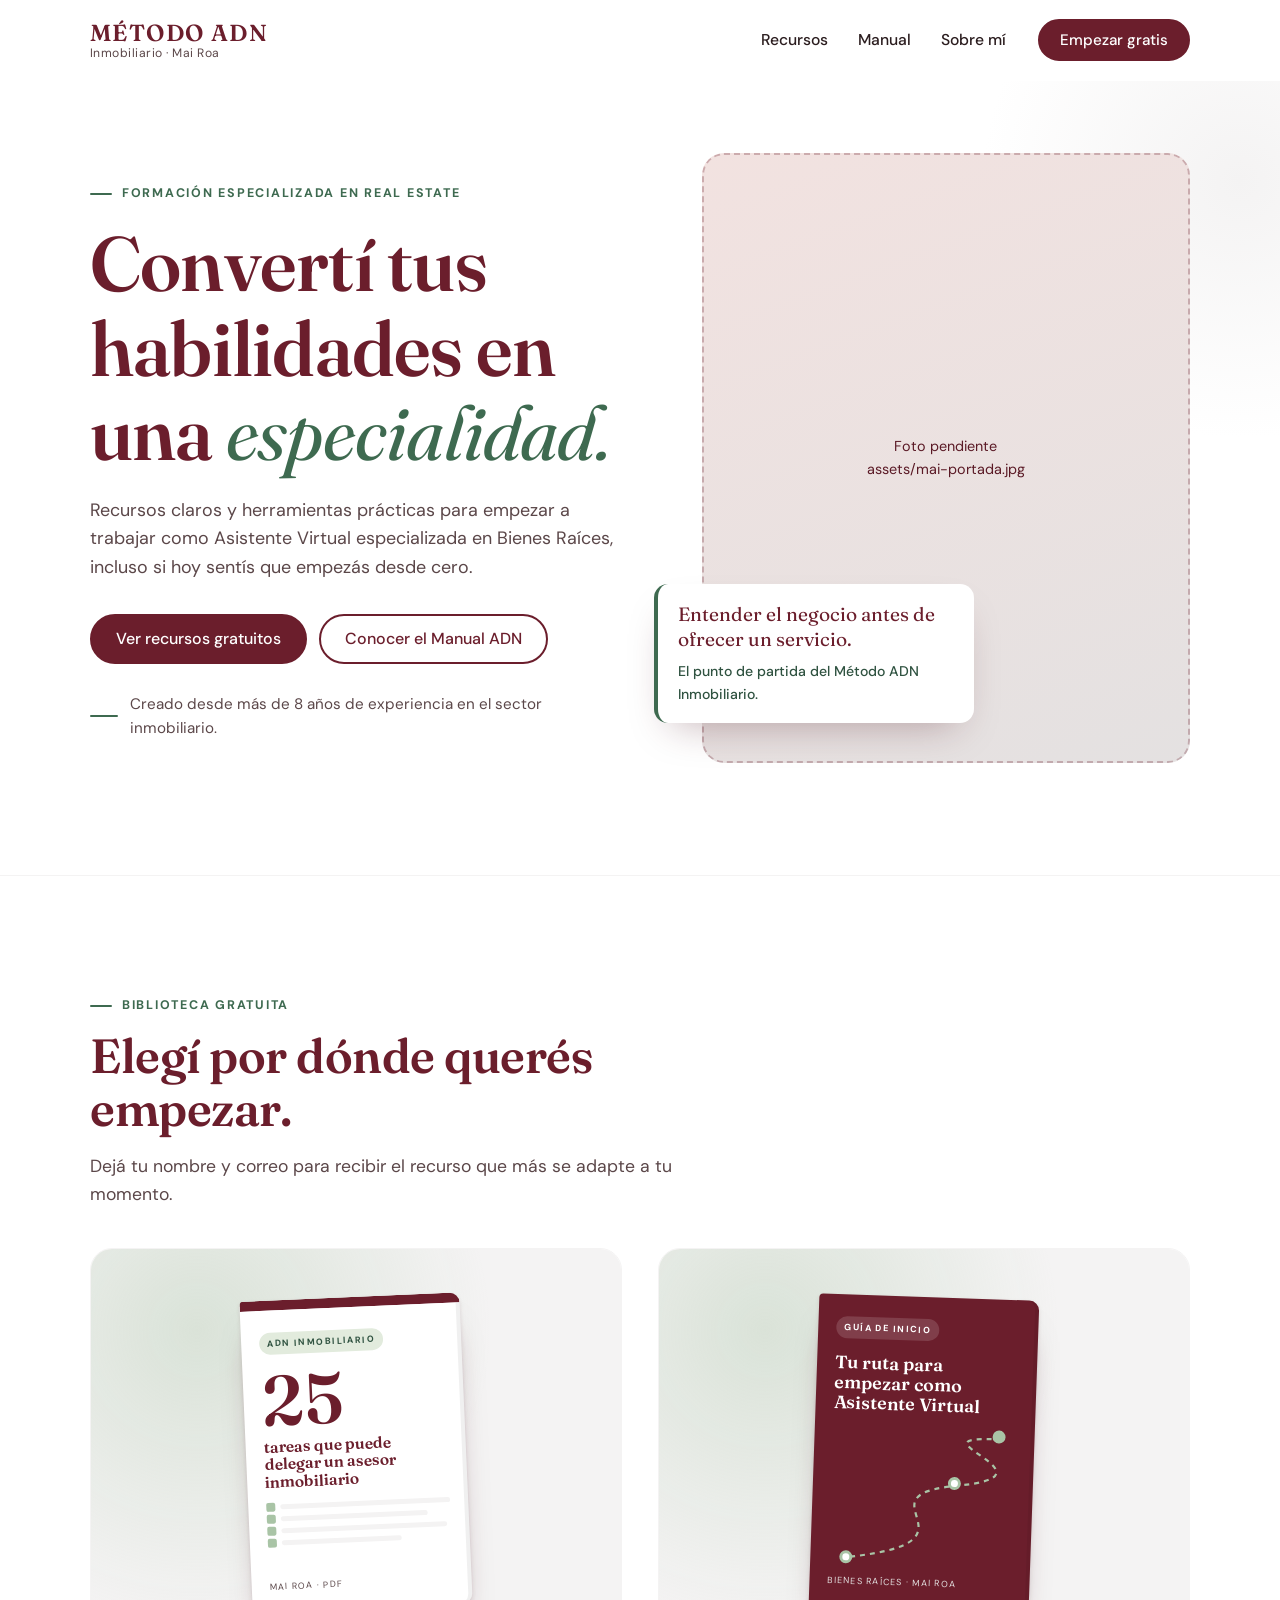
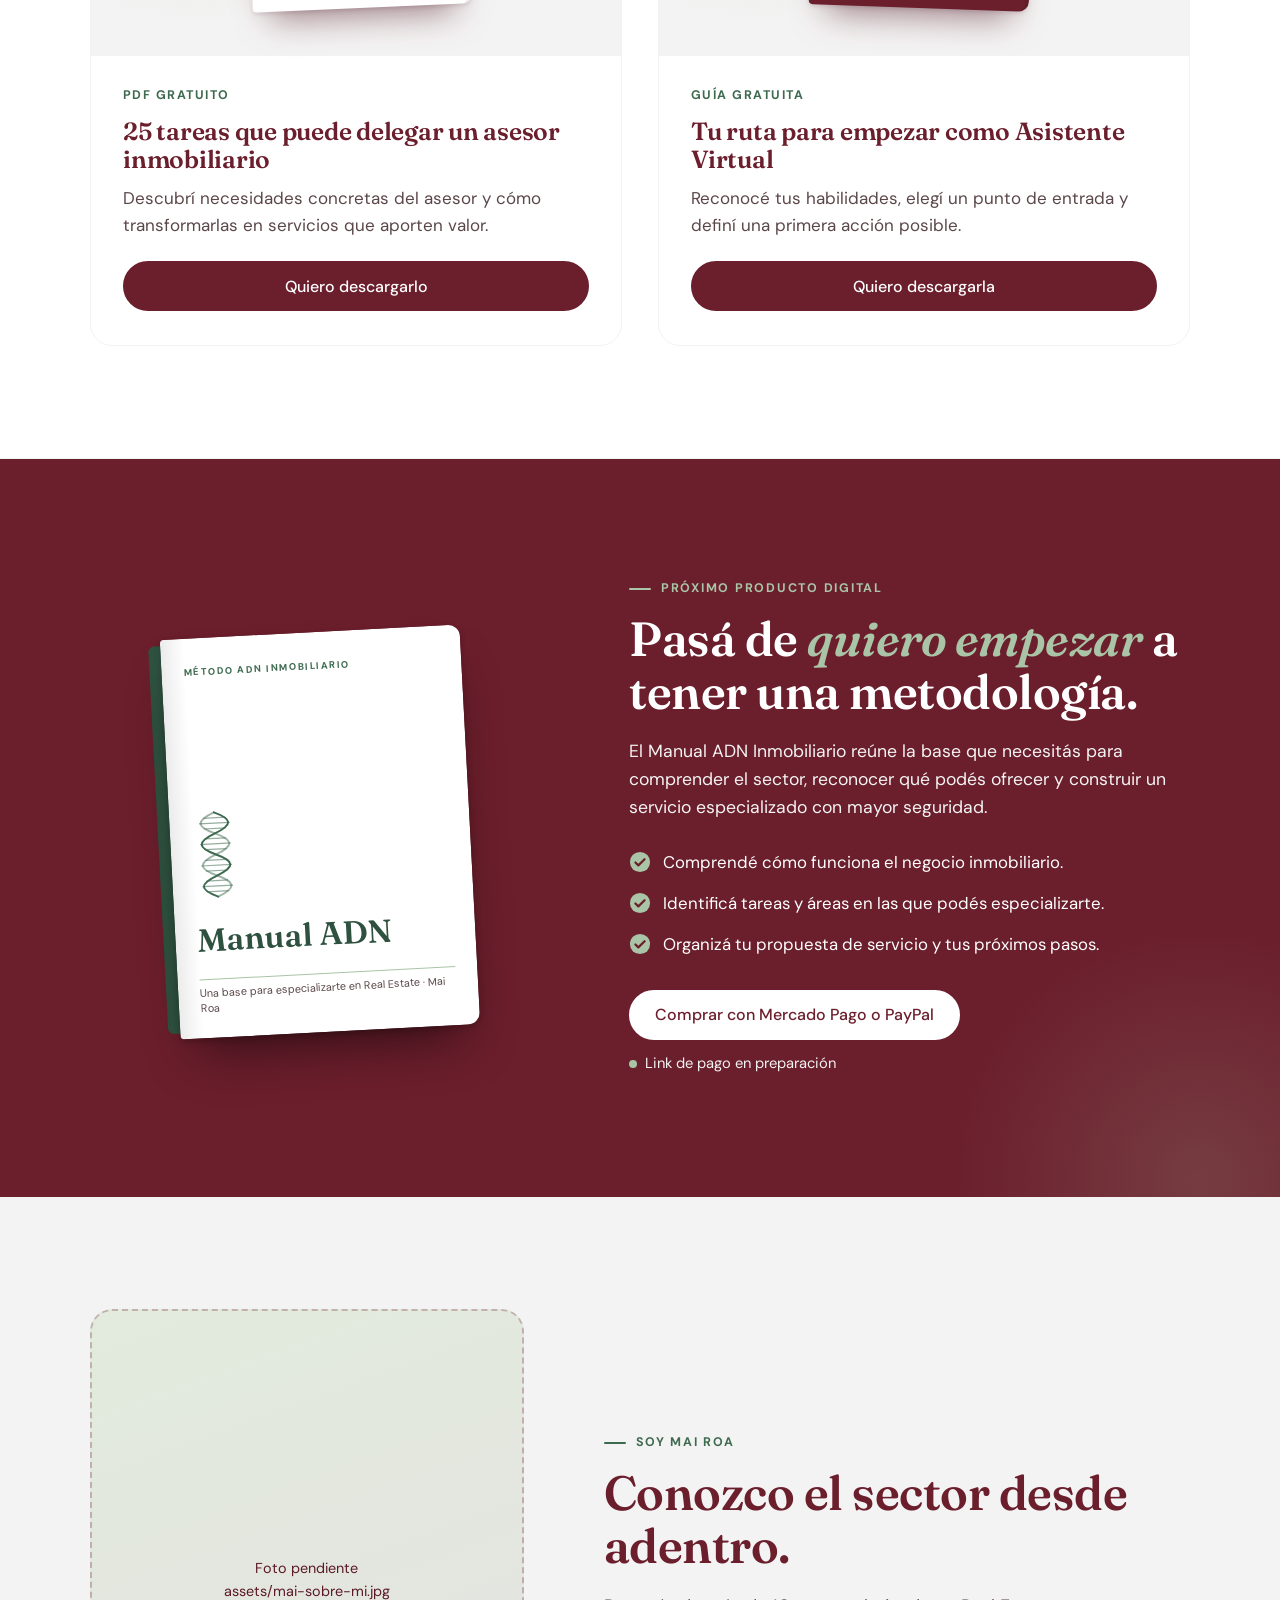
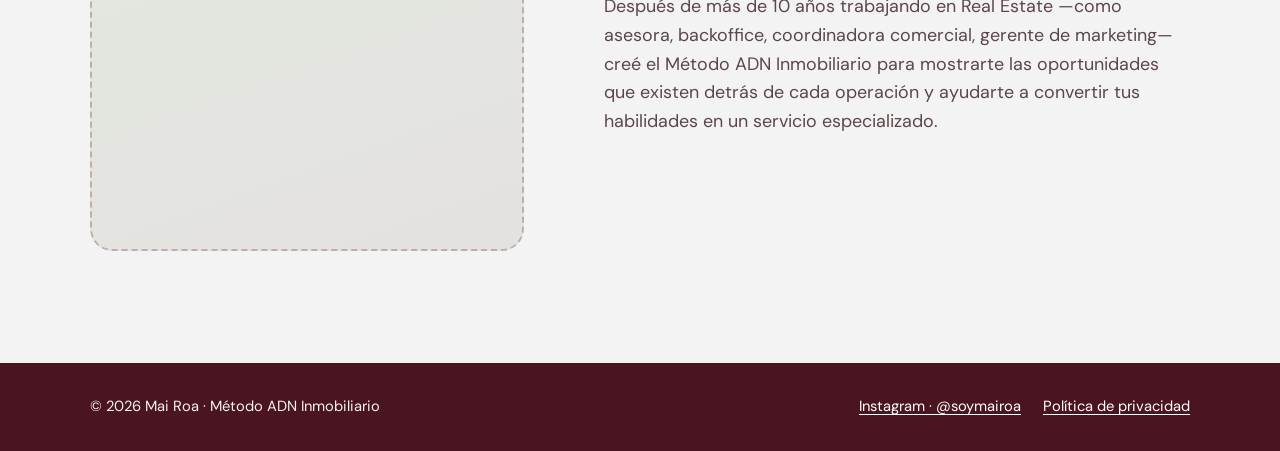
==== commit e47a0e1c: "Cambiar color crema por blanco Co-Authored-By: Claude Opus 5.5 <noreply@anthropic.com>" ====
--- a/index.html
+++ b/index.html
@@ -14,7 +14,7 @@
   <meta property="og:site_name" content="Método ADN Inmobiliario">
   <meta property="og:title" content="Método ADN Inmobiliario · Mai Roa">
   <meta property="og:description" content="Convertí tus habilidades en una especialidad. Recursos gratuitos para empezar como Asistente Virtual en Bienes Raíces.">
-  <meta property="og:image" content="assets/og-imagen.jpg">
+  <meta property="og:image" content="https://roaroacamila7.github.io/mairoaweb.github.io/assets/og-imagen.jpg">
   <meta property="og:image:width" content="1200">
   <meta property="og:image:height" content="630">
   <meta name="twitter:card" content="summary_large_image">
@@ -273,7 +273,7 @@
 
       <!-- Vista: éxito -->
       <div class="modal__exito" id="vistaExito" hidden>
-        <svg class="modal__exito-icono" viewBox="0 0 48 48" width="48" height="48" aria-hidden="true" focusable="false"><circle cx="24" cy="24" r="23" fill="currentColor"/><path d="M14 25l7 7 13-14" fill="none" stroke="#F7F0E3" stroke-width="3.4" stroke-linecap="round" stroke-linejoin="round"/></svg>
+        <svg class="modal__exito-icono" viewBox="0 0 48 48" width="48" height="48" aria-hidden="true" focusable="false"><circle cx="24" cy="24" r="23" fill="currentColor"/><path d="M14 25l7 7 13-14" fill="none" stroke="#FFFFFF" stroke-width="3.4" stroke-linecap="round" stroke-linejoin="round"/></svg>
         <p class="modal__exito-texto" id="textoExito" tabindex="-1"></p>
         <a class="btn btn--primario btn--ancho" id="botonDescarga" href="#" download>Descargar ahora</a>
       </div>
--- a/styles.css
+++ b/styles.css
@@ -10,10 +10,10 @@
   --bordo-700: #5A1925;
   --bordo-100: #F2E2E0;
 
-  /* Crema — fondos y portada del manual */
-  --crema: #F7F0E3;
-  --crema-200: #EFE4D1;
-  --crema-300: #E3D2B6;
+  /* Blanco — fondos y portada del manual (reemplaza al crema) */
+  --crema: #FFFFFF;
+  --crema-200: #F4F3F3;
+  --crema-300: #E4E1E1;
 
   /* Verde — acentos */
   --verde: #3E6A50;
@@ -24,7 +24,7 @@
   /* Texto */
   --tinta: #2B1D1F;
   --tinta-suave: #5B4749;
-  --blanco: #FFFCF6;
+  --blanco: #FFFFFF;
 
   /* Tipografía */
   --serif: "Fraunces", Georgia, "Times New Roman", serif;
@@ -122,7 +122,7 @@
 .btn--claro { --btn-bg: var(--crema); --btn-color: var(--bordo); --btn-borde: var(--crema); }
 .btn--claro:hover { --btn-bg: var(--blanco); --btn-borde: var(--blanco); }
 .btn--contorno-claro { --btn-bg: transparent; --btn-color: var(--crema); --btn-borde: var(--crema); }
-.btn--contorno-claro:hover { --btn-bg: rgba(247, 240, 227, .12); }
+.btn--contorno-claro:hover { --btn-bg: rgba(255, 255, 255, .12); }
 .btn--chico { min-height: 42px; padding: 8px 20px; font-size: .95rem; }
 .btn--ancho { width: 100%; }
 .btn[disabled] { cursor: progress; opacity: .8; transform: none; box-shadow: none; }
@@ -150,7 +150,7 @@
 /* ---------- 1. Encabezado ---------- */
 .encabezado {
   position: sticky; top: 0; z-index: 50;
-  background: rgba(247, 240, 227, .94);
+  background: rgba(255, 255, 255, .94);
   -webkit-backdrop-filter: saturate(140%) blur(10px);
   backdrop-filter: saturate(140%) blur(10px);
   border-bottom: 1px solid transparent;
@@ -207,7 +207,7 @@
 .hero::before {
   content: ""; position: absolute; z-index: -1;
   width: 520px; height: 520px; right: -220px; top: -160px; border-radius: 50%;
-  background: radial-gradient(circle, var(--crema-200) 0%, rgba(239, 228, 209, 0) 70%);
+  background: radial-gradient(circle, var(--crema-200) 0%, rgba(244, 243, 243, 0) 70%);
 }
 .hero__grilla { display: grid; gap: 48px; }
 .hero__titulo { font-size: clamp(2.5rem, 11vw, 4.4rem); color: var(--bordo); margin-top: 18px; }
@@ -322,7 +322,7 @@
 .portada--tareas .portada__pie { color: var(--tinta-suave); }
 
 .portada--ruta { background: var(--bordo); color: var(--crema); transform: rotate(2deg); }
-.portada--ruta .portada__cinta { background: rgba(247, 240, 227, .14); color: var(--crema); }
+.portada--ruta .portada__cinta { background: rgba(255, 255, 255, .14); color: var(--crema); }
 .portada--ruta .portada__titulo { font-size: 1.12rem; margin-top: 14px; }
 .portada__camino {
   position: relative; flex: 1; margin: 14px 4px 10px;
@@ -380,7 +380,7 @@
 .manual__datos {
   margin: 28px 0 0; padding: 18px 20px;
   display: grid; gap: 10px;
-  border: 1px solid rgba(247, 240, 227, .25); border-radius: var(--radio);
+  border: 1px solid rgba(255, 255, 255, .25); border-radius: var(--radio);
   background: rgba(0, 0, 0, .12);
 }
 .manual__datos[hidden], .manual__datos [hidden] { display: none; }
@@ -396,7 +396,7 @@
 .pago__aviso { margin-top: 10px; font-size: .95rem; color: var(--crema); }
 .pago__aviso:not(:empty) {
   padding: 12px 14px; border-radius: 10px;
-  background: rgba(247, 240, 227, .1); border-left: 3px solid var(--verde-300);
+  background: rgba(255, 255, 255, .1); border-left: 3px solid var(--verde-300);
 }
 
 @keyframes latido { 50% { opacity: .35; } }
@@ -477,7 +477,7 @@
 
 .spinner {
   display: none; width: 18px; height: 18px; border-radius: 50%;
-  border: 2.5px solid rgba(247, 240, 227, .4); border-top-color: var(--crema);
+  border: 2.5px solid rgba(255, 255, 255, .4); border-top-color: var(--crema);
   animation: girar .8s linear infinite;
 }
 .btn.cargando .spinner { display: inline-block; }
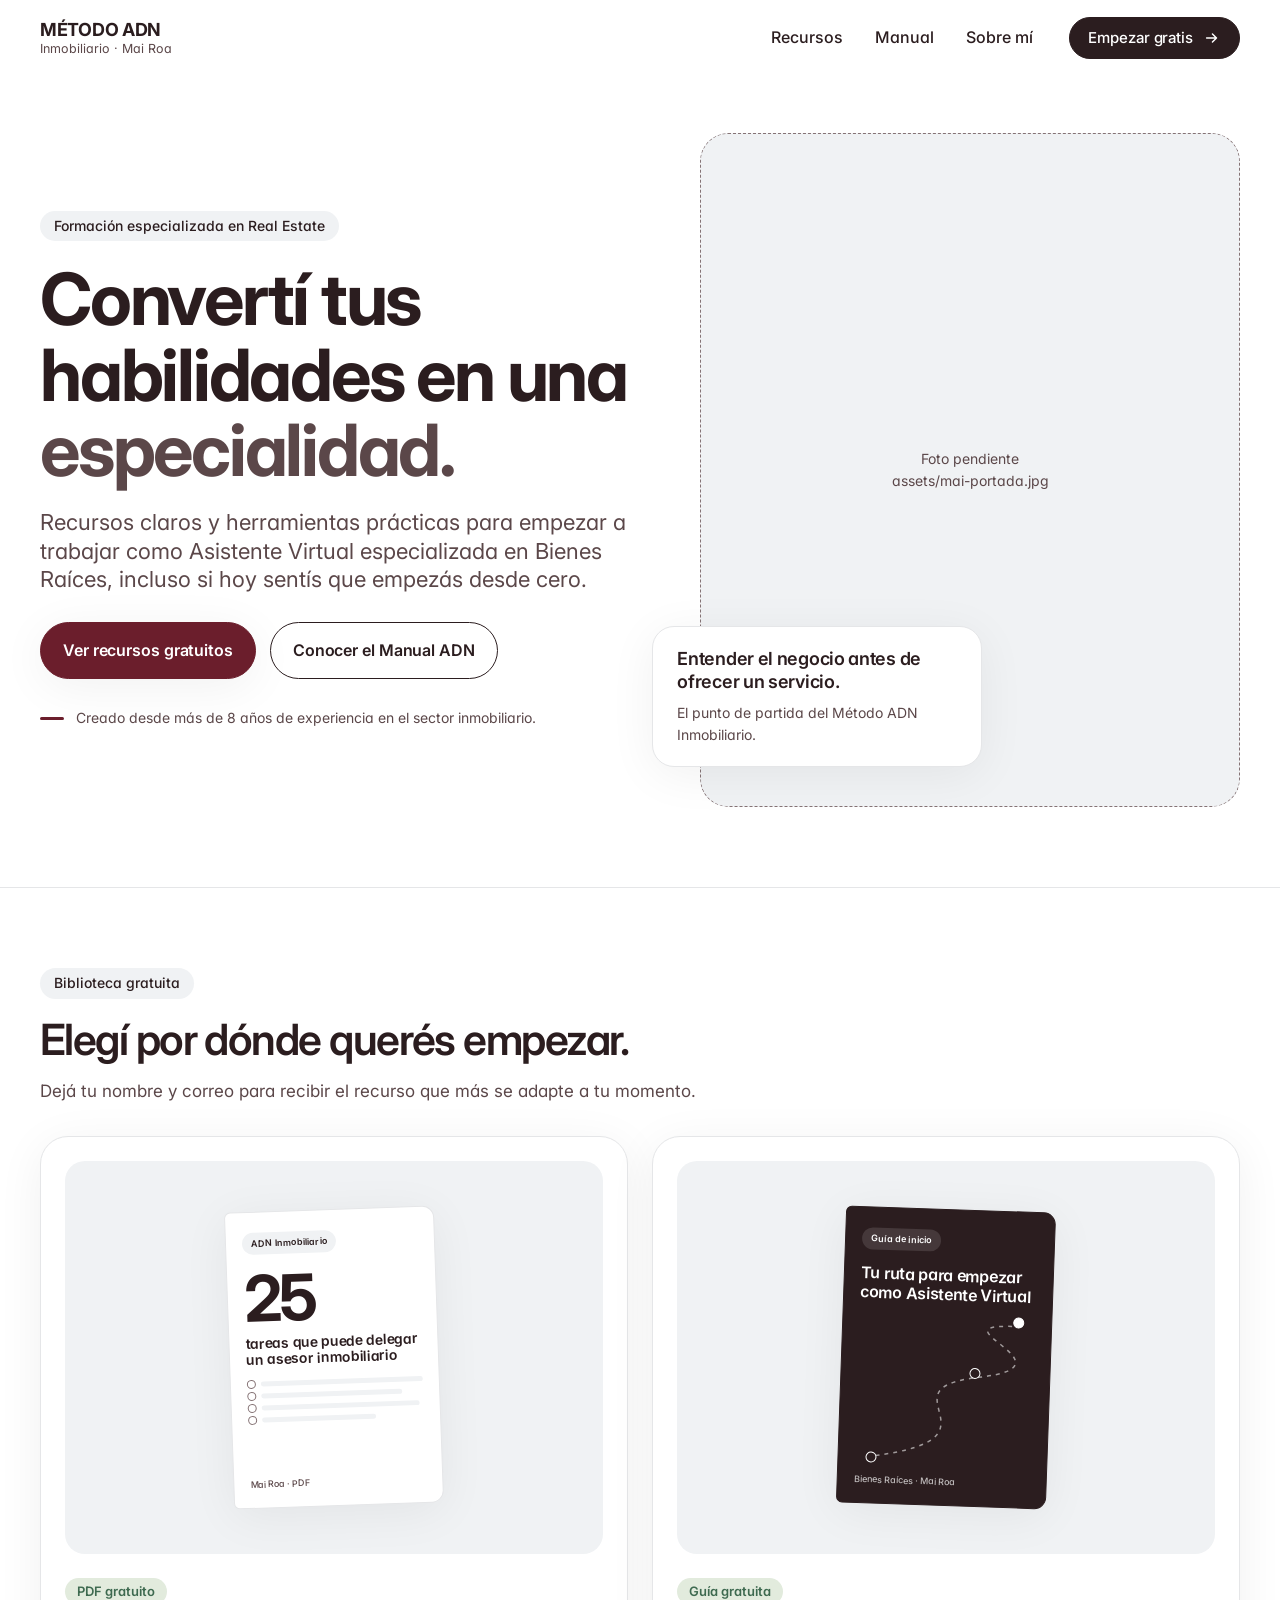
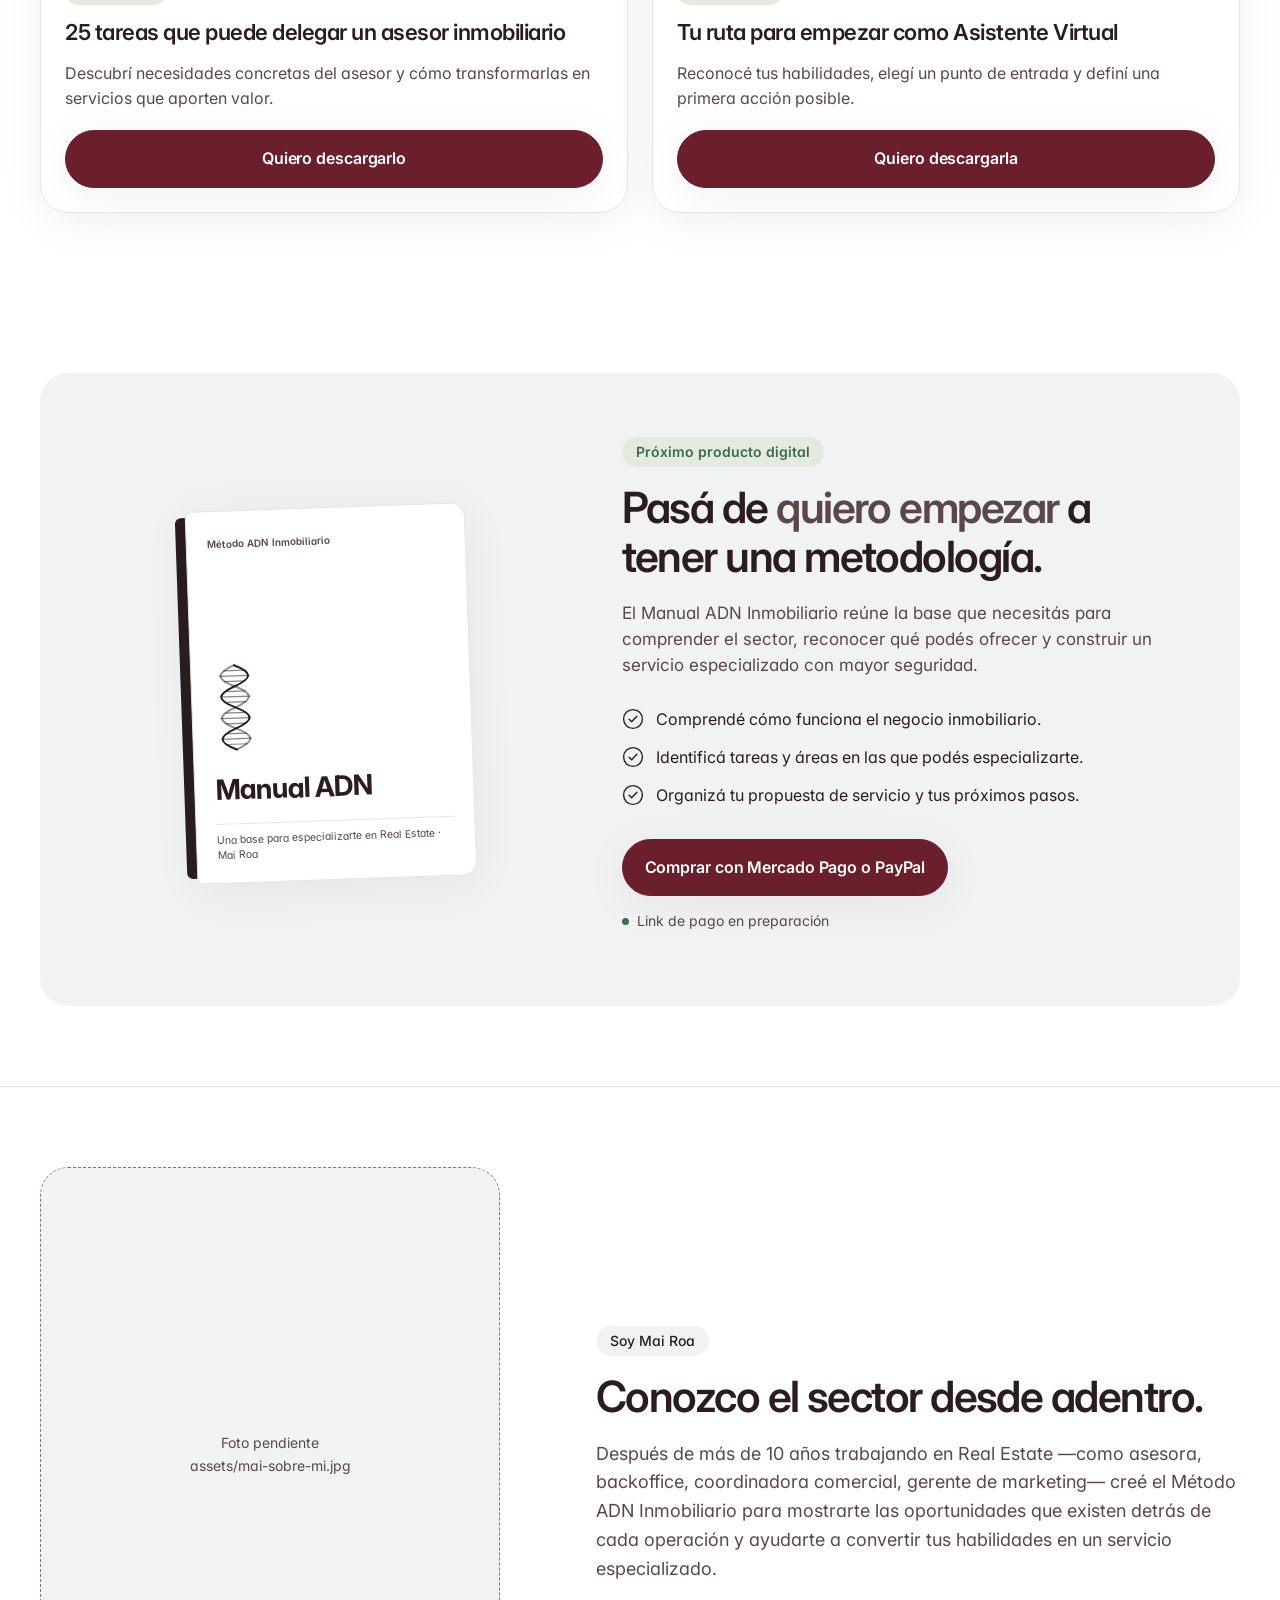
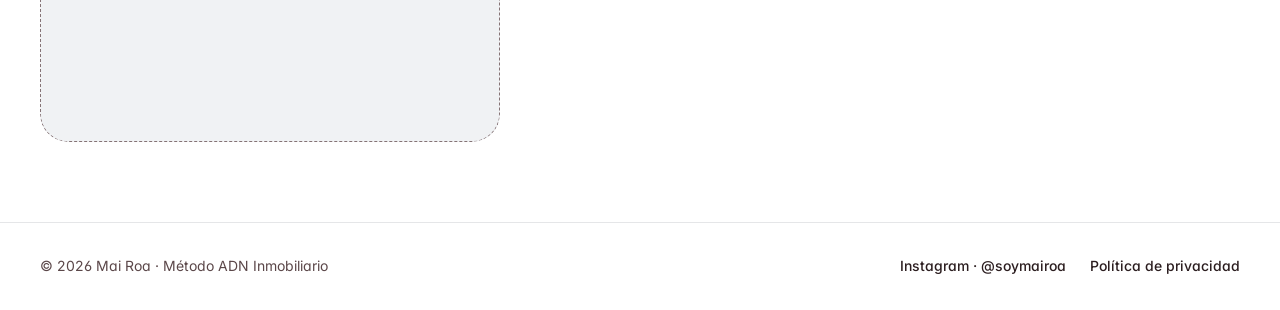
==== commit c2f01203: "Rediseño visual con el sistema de Planpoint y la paleta de ADN - Tipografía Inter, escala y tracking" ====
--- a/index.html
+++ b/index.html
@@ -5,7 +5,7 @@
   <meta name="viewport" content="width=device-width, initial-scale=1">
   <title>Método ADN Inmobiliario · Mai Roa | Asistente Virtual en Bienes Raíces</title>
   <meta name="description" content="Recursos claros y herramientas prácticas para empezar a trabajar como Asistente Virtual especializada en Bienes Raíces. Descargá gratis las 25 tareas que puede delegar un asesor inmobiliario.">
-  <meta name="theme-color" content="#6B1E2C">
+  <meta name="theme-color" content="#ffffff">
 
   <!-- Open Graph (Instagram, WhatsApp, Facebook) -->
   <!-- Cuando publiques la página, reemplazá "og-imagen.jpg" por la URL completa, ej. https://tusitio.netlify.app/assets/og-imagen.jpg -->
@@ -24,8 +24,8 @@
 
   <link rel="preconnect" href="https://fonts.googleapis.com">
   <link rel="preconnect" href="https://fonts.gstatic.com" crossorigin>
-  <link href="https://fonts.googleapis.com/css2?family=Fraunces:ital,opsz,wght@0,9..144,400;0,9..144,600;1,9..144,400;1,9..144,600&family=DM+Sans:ital,opsz,wght@0,9..40,400;0,9..40,500;0,9..40,700;1,9..40,400&display=swap" rel="stylesheet">
-  <link rel="stylesheet" href="styles.css">
+  <link href="https://fonts.googleapis.com/css2?family=Inter:wght@400;500;600;700&display=swap" rel="stylesheet">
+  <link rel="stylesheet" href="styles.css?v=3">
 </head>
 <body>
   <a class="saltar" href="#contenido">Saltar al contenido</a>
@@ -49,7 +49,7 @@
           <li><a href="#manual">Manual</a></li>
           <li><a href="#sobre-mi">Sobre mí</a></li>
         </ul>
-        <a class="btn btn--primario btn--chico" href="#recursos">Empezar gratis</a>
+        <a class="btn btn--oscuro btn--chico" href="#recursos">Empezar gratis <svg class="btn__flecha" viewBox="0 0 20 20" width="18" height="18" aria-hidden="true" focusable="false"><path d="M4 10h11m-4.5-4.5L15 10l-4.5 4.5" fill="none" stroke="currentColor" stroke-width="1.6" stroke-linecap="round" stroke-linejoin="round"/></svg></a>
       </nav>
     </div>
   </header>
@@ -174,15 +174,15 @@
 
           <ul class="beneficios">
             <li>
-              <svg class="beneficios__check" viewBox="0 0 24 24" width="22" height="22" aria-hidden="true" focusable="false"><circle cx="12" cy="12" r="11" fill="currentColor"/><path d="M7 12.5l3.2 3.2L17 9" fill="none" stroke="#6B1E2C" stroke-width="2.4" stroke-linecap="round" stroke-linejoin="round"/></svg>
+              <svg class="beneficios__check" viewBox="0 0 24 24" width="22" height="22" aria-hidden="true" focusable="false"><circle cx="12" cy="12" r="10.25" fill="none" stroke="currentColor" stroke-width="1.5"/><path d="M7.75 12.25l2.75 2.75 5.75-6" fill="none" stroke="currentColor" stroke-width="1.5" stroke-linecap="round" stroke-linejoin="round"/></svg>
               Comprendé cómo funciona el negocio inmobiliario.
             </li>
             <li>
-              <svg class="beneficios__check" viewBox="0 0 24 24" width="22" height="22" aria-hidden="true" focusable="false"><circle cx="12" cy="12" r="11" fill="currentColor"/><path d="M7 12.5l3.2 3.2L17 9" fill="none" stroke="#6B1E2C" stroke-width="2.4" stroke-linecap="round" stroke-linejoin="round"/></svg>
+              <svg class="beneficios__check" viewBox="0 0 24 24" width="22" height="22" aria-hidden="true" focusable="false"><circle cx="12" cy="12" r="10.25" fill="none" stroke="currentColor" stroke-width="1.5"/><path d="M7.75 12.25l2.75 2.75 5.75-6" fill="none" stroke="currentColor" stroke-width="1.5" stroke-linecap="round" stroke-linejoin="round"/></svg>
               Identificá tareas y áreas en las que podés especializarte.
             </li>
             <li>
-              <svg class="beneficios__check" viewBox="0 0 24 24" width="22" height="22" aria-hidden="true" focusable="false"><circle cx="12" cy="12" r="11" fill="currentColor"/><path d="M7 12.5l3.2 3.2L17 9" fill="none" stroke="#6B1E2C" stroke-width="2.4" stroke-linecap="round" stroke-linejoin="round"/></svg>
+              <svg class="beneficios__check" viewBox="0 0 24 24" width="22" height="22" aria-hidden="true" focusable="false"><circle cx="12" cy="12" r="10.25" fill="none" stroke="currentColor" stroke-width="1.5"/><path d="M7.75 12.25l2.75 2.75 5.75-6" fill="none" stroke="currentColor" stroke-width="1.5" stroke-linecap="round" stroke-linejoin="round"/></svg>
               Organizá tu propuesta de servicio y tus próximos pasos.
             </li>
           </ul>
@@ -196,7 +196,7 @@
 
           <div class="pago" id="pago">
             <div class="pago__botones" id="pagoBotones">
-              <button class="btn btn--claro btn--pendiente" type="button" id="pagoPendiente" aria-describedby="pagoEstado">Comprar con Mercado Pago o PayPal</button>
+              <button class="btn btn--primario" type="button" id="pagoPendiente" aria-describedby="pagoEstado">Comprar con Mercado Pago o PayPal</button>
             </div>
             <p class="pago__estado" id="pagoEstado"><span class="punto" aria-hidden="true"></span> Link de pago en preparación</p>
             <p class="pago__aviso" id="pagoAviso" role="status" aria-live="polite"></p>
@@ -280,7 +280,7 @@
     </div>
   </dialog>
 
-  <script src="config.js"></script>
-  <script src="main.js"></script>
+  <script src="config.js?v=3"></script>
+  <script src="main.js?v=3"></script>
 </body>
 </html>
--- a/styles.css
+++ b/styles.css
@@ -1,43 +1,56 @@
 /* =========================================================
    Método ADN Inmobiliario — estilos
-   Mobile first. Paleta en :root.
+   Sistema visual inspirado en Planpoint, con la paleta de ADN.
+   Mobile first. Todos los colores y medidas están en :root.
    ========================================================= */
 
 :root {
-  /* Bordó — color principal de marca */
-  --bordo: #6B1E2C;
-  --bordo-900: #4A1420;
-  --bordo-700: #5A1925;
-  --bordo-100: #F2E2E0;
-
-  /* Blanco — fondos y portada del manual (reemplaza al crema) */
-  --crema: #FFFFFF;
-  --crema-200: #F4F3F3;
-  --crema-300: #E4E1E1;
-
-  /* Verde — acentos */
-  --verde: #3E6A50;
-  --verde-700: #2F5240;
-  --verde-300: #A9C4A6;
-  --verde-100: #E2EBDD;
-
-  /* Texto */
-  --tinta: #2B1D1F;
-  --tinta-suave: #5B4749;
-  --blanco: #FFFFFF;
-
-  /* Tipografía */
-  --serif: "Fraunces", Georgia, "Times New Roman", serif;
-  --sans: "DM Sans", system-ui, -apple-system, "Segoe UI", Roboto, sans-serif;
-
-  /* Espaciado y formas */
+  /* --- Paleta ADN asignada a roles ------------------------------------ */
+  /* Principal (rol "Signal"): SOLO botón de acción principal, menú activo y franja del hero */
+  --principal: #6B1E2C;
+  --principal-hover: #5A1925;
+
+  /* Ink: textos, íconos y botón oscuro del header (casi-negro de la familia bordó) */
+  --ink: #2B1D1F;
+  --ink-hover: #1C1314;
+  --ink-suave: #5B4749;      /* textos secundarios */
+  --ink-tenue: #857375;      /* placeholders y datos muy secundarios */
+
+  /* Highlight: solo badges pequeños */
+  --highlight: #3E6A50;
+  --highlight-fondo: #E2EBDD;
+
+  /* Superficies */
+  --fondo: #ffffff;
+  --superficie: #f0f2f4;     /* tarjetas, contenedores, cápsulas */
+  --borde: #e5e6e8;          /* bordes y divisores */
+  --blanco: #ffffff;
+
+  /* --- Tipografía ------------------------------------------------------ */
+  --fuente: "Inter", system-ui, -apple-system, "Segoe UI", Roboto, sans-serif;
+
+  --hero-tamano: 40px;
+  --hero-tracking: -1.2px;
+  --seccion-tamano: 30px;
+  --seccion-tracking: -0.9px;
+  --subtitulo-tamano: 19px;
+  --cuerpo-tamano: 16px;
+  --caption-tamano: 14px;
+
+  /* --- Formas ---------------------------------------------------------- */
+  --radio-pill: 100px;
+  --radio-tarjeta: 28px;
+  --radio-media: 20px;
+  --radio-input: 18px;
+  --sombra: 0 8px 48px rgba(0, 0, 0, 0.06);
+
+  /* --- Espaciado ------------------------------------------------------- */
   --gutter: 20px;
-  --ancho-max: 1180px;
-  --radio: 14px;
-  --radio-grande: 22px;
-  --sombra: 0 18px 40px -18px rgba(74, 20, 32, .35);
-  --sombra-suave: 0 8px 24px -12px rgba(74, 20, 32, .25);
-  --alto-encabezado: 68px;
+  --ancho-max: 1200px;
+  --gap: 14px;
+  --pad-tarjeta: 24px;
+  --seccion-y: 48px;
+  --alto-encabezado: 64px;
 }
 
 /* ---------- Base ---------- */
@@ -51,25 +64,27 @@
 
 body {
   margin: 0;
-  background: var(--crema);
-  color: var(--tinta);
-  font-family: var(--sans);
-  font-size: 1.0625rem;
+  background: var(--fondo);
+  color: var(--ink);
+  font-family: var(--fuente);
+  font-size: var(--cuerpo-tamano);
+  font-weight: 400;
   line-height: 1.6;
   overflow-x: hidden;
   -webkit-font-smoothing: antialiased;
+  font-feature-settings: "cv11", "ss01";
 }
 
 img { max-width: 100%; display: block; }
-h1, h2, h3 { font-family: var(--serif); font-weight: 600; line-height: 1.1; margin: 0; letter-spacing: -.01em; }
+h1, h2, h3 { font-family: var(--fuente); margin: 0; color: var(--ink); }
 p { margin: 0; }
 a { color: inherit; }
-em { font-style: italic; }
+em { font-style: normal; color: var(--ink-suave); }
 
 :focus-visible {
-  outline: 3px solid var(--verde);
+  outline: 2px solid var(--ink);
   outline-offset: 3px;
-  border-radius: 6px;
+  border-radius: 8px;
 }
 
 .visualmente-oculto {
@@ -82,168 +97,173 @@
 
 .saltar {
   position: absolute; left: 12px; top: -60px; z-index: 200;
-  background: var(--bordo); color: var(--crema);
-  padding: 10px 16px; border-radius: 8px; text-decoration: none; font-weight: 500;
+  background: var(--ink); color: var(--blanco);
+  padding: 10px 18px; border-radius: var(--radio-pill); text-decoration: none; font-weight: 500;
   transition: top .2s;
 }
 .saltar:focus { top: 12px; }
 
 .contenedor {
   width: 100%;
-  max-width: var(--ancho-max);
+  max-width: calc(var(--ancho-max) + 2 * var(--gutter));
   margin-inline: auto;
   padding-inline: var(--gutter);
 }
 
-/* ---------- Botones ---------- */
+/* ---------- Botones (todos pill) ---------- */
 .btn {
-  --btn-bg: var(--bordo);
-  --btn-color: var(--crema);
-  --btn-borde: var(--bordo);
+  --btn-bg: var(--principal);
+  --btn-color: var(--blanco);
+  --btn-borde: var(--principal);
   display: inline-flex; align-items: center; justify-content: center; gap: 10px;
-  min-height: 50px;
-  padding: 12px 24px;
-  border: 2px solid var(--btn-borde);
-  border-radius: 999px;
+  padding: 18px 22px;
+  border: 1px solid var(--btn-borde);
+  border-radius: var(--radio-pill);
   background: var(--btn-bg);
   color: var(--btn-color);
-  font: 500 1rem/1.2 var(--sans);
+  font: 600 16px/1.2 var(--fuente);
+  letter-spacing: -0.1px;
   text-align: center;
   text-decoration: none;
   cursor: pointer;
-  transition: background-color .2s, color .2s, border-color .2s, transform .2s, box-shadow .2s;
-}
-.btn:hover { transform: translateY(-1px); box-shadow: var(--sombra-suave); }
-.btn:active { transform: translateY(0); }
-
-.btn--primario:hover { --btn-bg: var(--bordo-900); --btn-borde: var(--bordo-900); }
-.btn--secundario { --btn-bg: transparent; --btn-color: var(--bordo); }
-.btn--secundario:hover { --btn-bg: var(--bordo-100); }
-.btn--claro { --btn-bg: var(--crema); --btn-color: var(--bordo); --btn-borde: var(--crema); }
-.btn--claro:hover { --btn-bg: var(--blanco); --btn-borde: var(--blanco); }
-.btn--contorno-claro { --btn-bg: transparent; --btn-color: var(--crema); --btn-borde: var(--crema); }
-.btn--contorno-claro:hover { --btn-bg: rgba(255, 255, 255, .12); }
-.btn--chico { min-height: 42px; padding: 8px 20px; font-size: .95rem; }
+  transition: background-color .2s, color .2s, border-color .2s;
+}
+
+/* Principal: color de marca, texto blanco, sombra suave */
+.btn--primario { box-shadow: var(--sombra); }
+.btn--primario:hover { --btn-bg: var(--principal-hover); --btn-borde: var(--principal-hover); }
+
+/* Secundario: transparente con borde del color de texto */
+.btn--secundario { --btn-bg: transparent; --btn-color: var(--ink); --btn-borde: var(--ink); }
+.btn--secundario:hover { --btn-bg: var(--superficie); }
+
+/* Oscuro (header): rol Ink */
+.btn--oscuro { --btn-bg: var(--ink); --btn-color: var(--blanco); --btn-borde: var(--ink); }
+.btn--oscuro:hover { --btn-bg: var(--ink-hover); --btn-borde: var(--ink-hover); }
+.btn__flecha { flex: 0 0 auto; transition: transform .2s; }
+.btn:hover .btn__flecha { transform: translateX(2px); }
+
+.btn--chico { padding: 11px 18px; font-size: 15px; font-weight: 500; }
 .btn--ancho { width: 100%; }
-.btn[disabled] { cursor: progress; opacity: .8; transform: none; box-shadow: none; }
-
-.acciones { display: flex; flex-direction: column; gap: 12px; }
-
-/* ---------- Etiquetas y cabeceras ---------- */
+.btn[disabled] { cursor: progress; opacity: .75; }
+
+.acciones { display: flex; flex-direction: column; gap: var(--gap); }
+
+/* ---------- Etiquetas (pill) ---------- */
 .etiqueta {
-  display: inline-flex; align-items: center; gap: 10px;
-  font-size: .78rem; font-weight: 700;
-  letter-spacing: .14em; text-transform: uppercase;
-  color: var(--verde);
-}
-.etiqueta::before {
-  content: ""; width: 22px; height: 2px; background: currentColor; border-radius: 2px;
-}
-.etiqueta--clara { color: var(--verde-300); }
-
-.seccion { padding-block: 72px; }
-.seccion__cabecera { max-width: 640px; margin-bottom: 40px; }
-.seccion__titulo { font-size: clamp(2rem, 7vw, 3rem); margin-top: 14px; color: var(--bordo); }
-.seccion__titulo em { color: var(--verde); }
-.seccion__intro { margin-top: 16px; color: var(--tinta-suave); font-size: 1.1rem; }
+  display: inline-flex; align-items: center;
+  padding: 6px 14px;
+  border-radius: var(--radio-pill);
+  background: var(--superficie);
+  color: var(--ink);
+  font-size: var(--caption-tamano); font-weight: 500; line-height: 1.3;
+}
+/* Variante Highlight: badge de acento (uso mínimo) */
+.etiqueta--clara { background: var(--highlight-fondo); color: var(--highlight); font-weight: 600; }
+
+/* ---------- Secciones ---------- */
+.seccion { padding-block: var(--seccion-y); }
+.seccion__cabecera { max-width: 680px; margin-bottom: 32px; }
+.seccion__titulo {
+  margin-top: 16px;
+  font-size: var(--seccion-tamano); font-weight: 600;
+  letter-spacing: var(--seccion-tracking); line-height: 1.15;
+}
+.seccion__intro { margin-top: var(--gap); color: var(--ink-suave); font-size: 17px; line-height: 1.55; }
 
 /* ---------- 1. Encabezado ---------- */
 .encabezado {
   position: sticky; top: 0; z-index: 50;
-  background: rgba(255, 255, 255, .94);
-  -webkit-backdrop-filter: saturate(140%) blur(10px);
-  backdrop-filter: saturate(140%) blur(10px);
+  background: var(--fondo);
   border-bottom: 1px solid transparent;
-  transition: border-color .25s, box-shadow .25s;
-}
-.encabezado.con-sombra { border-bottom-color: var(--crema-300); box-shadow: 0 6px 20px -16px rgba(74, 20, 32, .5); }
+  transition: border-color .2s;
+}
+.encabezado.con-sombra { border-bottom-color: var(--borde); }
 
 .encabezado__fila {
   display: flex; align-items: center; justify-content: space-between;
   min-height: var(--alto-encabezado);
 }
 
-.marca { display: flex; flex-direction: column; text-decoration: none; line-height: 1.1; }
-.marca__nombre { font-family: var(--serif); font-weight: 600; font-size: 1.3rem; letter-spacing: .06em; color: var(--bordo); }
-.marca__sub { font-size: .76rem; color: var(--tinta-suave); letter-spacing: .04em; margin-top: 2px; }
+.marca { display: flex; flex-direction: column; text-decoration: none; line-height: 1.15; }
+.marca__nombre { font-weight: 700; font-size: 17px; letter-spacing: -0.3px; color: var(--ink); }
+.marca__sub { font-size: 12.5px; color: var(--ink-suave); margin-top: 1px; }
 
 .menu-boton {
   display: inline-flex; align-items: center; justify-content: center;
-  width: 46px; height: 46px; margin-right: -8px;
-  border: 0; border-radius: 12px; background: transparent; color: var(--bordo); cursor: pointer;
-}
-.menu-boton__icono { position: relative; width: 24px; height: 16px; display: block; }
+  width: 44px; height: 44px; margin-right: -6px;
+  border: 1px solid var(--borde); border-radius: var(--radio-pill);
+  background: var(--fondo); color: var(--ink); cursor: pointer;
+}
+.menu-boton__icono { position: relative; width: 18px; height: 12px; display: block; }
 .menu-boton__icono span {
-  position: absolute; left: 0; width: 100%; height: 2px; border-radius: 2px; background: currentColor;
+  position: absolute; left: 0; width: 100%; height: 1.5px; border-radius: 2px; background: currentColor;
   transition: transform .25s, opacity .2s, top .25s;
 }
 .menu-boton__icono span:nth-child(1) { top: 0; }
-.menu-boton__icono span:nth-child(2) { top: 7px; }
-.menu-boton__icono span:nth-child(3) { top: 14px; }
-.menu-boton[aria-expanded="true"] .menu-boton__icono span:nth-child(1) { top: 7px; transform: rotate(45deg); }
+.menu-boton__icono span:nth-child(2) { top: 5.25px; }
+.menu-boton__icono span:nth-child(3) { top: 10.5px; }
+.menu-boton[aria-expanded="true"] .menu-boton__icono span:nth-child(1) { top: 5.25px; transform: rotate(45deg); }
 .menu-boton[aria-expanded="true"] .menu-boton__icono span:nth-child(2) { opacity: 0; }
-.menu-boton[aria-expanded="true"] .menu-boton__icono span:nth-child(3) { top: 7px; transform: rotate(-45deg); }
+.menu-boton[aria-expanded="true"] .menu-boton__icono span:nth-child(3) { top: 5.25px; transform: rotate(-45deg); }
 
 /* Menú en celular: panel desplegable */
 .menu {
   position: absolute; left: 0; right: 0; top: 100%;
-  background: var(--crema);
-  border-bottom: 1px solid var(--crema-300);
-  box-shadow: 0 20px 30px -24px rgba(74, 20, 32, .5);
+  background: var(--fondo);
+  border-bottom: 1px solid var(--borde);
   padding: 8px var(--gutter) 24px;
   display: none;
 }
 .menu.abierto { display: block; }
 .menu__lista { list-style: none; margin: 0 0 16px; padding: 0; }
 .menu__lista a {
-  display: block; padding: 14px 4px;
-  font-family: var(--serif); font-size: 1.35rem; color: var(--bordo); text-decoration: none;
-  border-bottom: 1px solid var(--crema-200);
-}
+  display: block; padding: 14px 2px;
+  font-size: 17px; font-weight: 500; color: var(--ink); text-decoration: none;
+  border-bottom: 1px solid var(--borde);
+}
+.menu__lista a[aria-current] { color: var(--principal); }
 .menu .btn { width: 100%; }
 
 /* ---------- 2. Hero ---------- */
-.hero { padding-block: 40px 72px; position: relative; overflow: hidden; }
-.hero::before {
-  content: ""; position: absolute; z-index: -1;
-  width: 520px; height: 520px; right: -220px; top: -160px; border-radius: 50%;
-  background: radial-gradient(circle, var(--crema-200) 0%, rgba(244, 243, 243, 0) 70%);
-}
-.hero__grilla { display: grid; gap: 48px; }
-.hero__titulo { font-size: clamp(2.5rem, 11vw, 4.4rem); color: var(--bordo); margin-top: 18px; }
-.hero__titulo em { color: var(--verde); font-weight: 400; }
-.hero__bajada { margin-top: 20px; font-size: 1.12rem; color: var(--tinta-suave); max-width: 34em; }
-.hero .acciones { margin-top: 32px; }
+.hero { padding-block: 32px var(--seccion-y); }
+.hero__grilla { display: grid; gap: 40px; }
+.hero__titulo {
+  margin-top: 20px;
+  font-size: var(--hero-tamano); font-weight: 700;
+  letter-spacing: var(--hero-tracking); line-height: 1.05;
+}
+.hero__bajada { margin-top: 20px; font-size: var(--subtitulo-tamano); line-height: 1.45; color: var(--ink-suave); max-width: 34em; }
+.hero .acciones { margin-top: 28px; }
 .hero__respaldo {
   display: flex; align-items: center; gap: 12px;
-  margin-top: 28px; font-size: .95rem; color: var(--tinta-suave);
-}
-.hero__respaldo-linea { flex: 0 0 28px; height: 2px; background: var(--verde); border-radius: 2px; }
-
-.hero__visual { position: relative; padding-bottom: 56px; }
+  margin-top: 28px; font-size: var(--caption-tamano); color: var(--ink-suave);
+}
+/* Franja destacada del hero (rol Signal, uso mínimo) */
+.hero__respaldo-linea { flex: 0 0 24px; height: 3px; background: var(--principal); border-radius: var(--radio-pill); }
+
+.hero__visual { position: relative; padding-bottom: 64px; }
 
 .hero__tarjeta {
   position: absolute; left: 16px; right: 16px; bottom: 0;
-  background: var(--blanco);
-  border-left: 4px solid var(--verde);
-  border-radius: var(--radio);
-  padding: 18px 20px;
+  background: var(--fondo);
+  border: 1px solid var(--borde);
+  border-radius: 22px;
+  padding: 20px var(--pad-tarjeta);
   box-shadow: var(--sombra);
 }
-.hero__tarjeta-frase { font-family: var(--serif); font-size: 1.2rem; line-height: 1.3; color: var(--bordo); }
-.hero__tarjeta-nota { margin-top: 8px; font-size: .88rem; color: var(--verde-700); font-weight: 500; }
+.hero__tarjeta-frase { font-size: 18px; font-weight: 600; letter-spacing: -0.3px; line-height: 1.3; color: var(--ink); }
+.hero__tarjeta-nota { margin-top: 8px; font-size: var(--caption-tamano); color: var(--ink-suave); }
 
 /* ---------- Fotos con placeholder ---------- */
 .foto {
   position: relative; margin: 0;
-  border-radius: var(--radio-grande);
+  border-radius: var(--radio-tarjeta);
   overflow: hidden;
-  background: var(--crema-300);
+  background: var(--superficie);
   aspect-ratio: 4 / 5;
 }
 .foto img { width: 100%; height: 100%; object-fit: cover; }
-.foto--hero { background: linear-gradient(160deg, var(--bordo-100), var(--crema-300)); }
-.foto--sobre { background: linear-gradient(160deg, var(--verde-100), var(--crema-300)); }
 
 .foto.sin-imagen img { display: none; }
 .foto.sin-imagen::after {
@@ -252,168 +272,168 @@
   position: absolute; inset: 0;
   display: flex; align-items: center; justify-content: center; text-align: center;
   padding: 24px;
-  font-family: var(--sans); font-size: .9rem; line-height: 1.6; color: var(--bordo-700);
-  border: 2px dashed rgba(107, 30, 44, .28);
+  font-size: var(--caption-tamano); line-height: 1.6; color: var(--ink-suave);
+  border: 1px dashed var(--ink-tenue);
   border-radius: inherit;
 }
 
 /* ---------- 3. Recursos ---------- */
-.recursos { background: var(--blanco); border-block: 1px solid var(--crema-200); }
-.recursos__grilla { display: grid; gap: 28px; }
+.recursos { border-top: 1px solid var(--borde); }
+.recursos__grilla { display: grid; gap: 20px; }
 
 .recurso {
   display: flex; flex-direction: column;
-  background: var(--crema);
-  border: 1px solid var(--crema-200);
-  border-radius: var(--radio-grande);
-  overflow: hidden;
-  transition: transform .25s, box-shadow .25s;
-}
-.recurso:hover { transform: translateY(-3px); box-shadow: var(--sombra); }
+  padding: var(--pad-tarjeta);
+  background: var(--fondo);
+  border: 1px solid var(--borde);
+  border-radius: var(--radio-tarjeta);
+  box-shadow: var(--sombra);
+}
 
 .recurso__portada-marco {
   display: flex; justify-content: center; align-items: center;
   padding: 36px 24px;
-  background:
-    radial-gradient(circle at 20% 20%, rgba(169, 196, 166, .35), transparent 55%),
-    var(--crema-200);
-}
-.recurso__cuerpo { display: flex; flex-direction: column; gap: 12px; padding: 26px 24px 28px; flex: 1; }
-.recurso__categoria { font-size: .78rem; font-weight: 700; letter-spacing: .12em; text-transform: uppercase; color: var(--verde); }
-.recurso__titulo { font-size: 1.55rem; color: var(--bordo); }
-.recurso__descripcion { color: var(--tinta-suave); flex: 1; }
-.recurso .btn { margin-top: 10px; align-self: stretch; }
-
-/* Portadas estilo PDF, hechas en CSS */
+  background: var(--superficie);
+  border-radius: var(--radio-media);
+}
+.recurso__cuerpo { display: flex; flex-direction: column; align-items: flex-start; gap: var(--gap); padding-top: var(--pad-tarjeta); flex: 1; }
+.recurso__categoria {
+  display: inline-flex; padding: 5px 12px; border-radius: var(--radio-pill);
+  background: var(--highlight-fondo); color: var(--highlight);
+  font-size: 13px; font-weight: 600; line-height: 1.3;
+}
+.recurso__titulo { font-size: 22px; font-weight: 600; letter-spacing: -0.5px; line-height: 1.25; }
+.recurso__descripcion { color: var(--ink-suave); line-height: 1.55; flex: 1; }
+.recurso .btn { margin-top: 6px; align-self: stretch; }
+
+/* Portadas estilo PDF, hechas en CSS (planas, tonos Ink) */
 .portada {
   position: relative;
-  width: min(220px, 70%);
+  width: min(210px, 68%);
   aspect-ratio: 1 / 1.414;
-  border-radius: 4px 10px 10px 4px;
-  padding: 22px 18px 18px;
+  border-radius: 6px 12px 12px 6px;
+  padding: 20px 16px 16px;
   display: flex; flex-direction: column;
-  box-shadow:
-    -6px 0 0 -2px rgba(0, 0, 0, .06) inset,
-    0 24px 34px -18px rgba(74, 20, 32, .55),
-    0 2px 4px rgba(74, 20, 32, .12);
-  transform: rotate(-2.5deg);
+  border: 1px solid var(--borde);
+  box-shadow: var(--sombra);
+  transform: rotate(-2deg);
   overflow: hidden;
 }
 .portada__cinta {
   align-self: flex-start;
-  font-size: .56rem; font-weight: 700; letter-spacing: .16em; text-transform: uppercase;
-  padding: 4px 8px; border-radius: 999px;
-}
-.portada__titulo { font-family: var(--serif); font-weight: 600; line-height: 1.12; }
-.portada__pie { margin-top: auto; font-size: .56rem; letter-spacing: .14em; text-transform: uppercase; }
-
-.portada--tareas { background: var(--blanco); color: var(--bordo); border-top: 10px solid var(--bordo); }
-.portada--tareas .portada__cinta { background: var(--verde-100); color: var(--verde-700); }
-.portada--tareas .portada__numero { font-family: var(--serif); font-weight: 600; font-size: 4.4rem; line-height: .9; margin-top: 14px; color: var(--bordo); }
-.portada--tareas .portada__titulo { font-size: .98rem; margin-top: 6px; }
+  font-size: 9px; font-weight: 600; letter-spacing: .02em;
+  padding: 4px 9px; border-radius: var(--radio-pill);
+}
+.portada__titulo { font-weight: 600; line-height: 1.15; letter-spacing: -0.3px; }
+.portada__pie { margin-top: auto; font-size: 9px; font-weight: 500; }
+
+.portada--tareas { background: var(--fondo); color: var(--ink); }
+.portada--tareas .portada__cinta { background: var(--superficie); color: var(--ink); }
+.portada--tareas .portada__numero { font-weight: 700; font-size: 64px; line-height: .95; letter-spacing: -3px; margin-top: 14px; color: var(--ink); }
+.portada--tareas .portada__titulo { font-size: 14px; margin-top: 6px; }
 .portada__lista { display: grid; gap: 7px; margin-top: 14px; }
-.portada__lista span { position: relative; height: 5px; margin-left: 14px; border-radius: 3px; background: var(--crema-200); }
+.portada__lista span { position: relative; height: 5px; margin-left: 14px; border-radius: var(--radio-pill); background: var(--superficie); }
 .portada__lista span::before {
-  content: ""; position: absolute; left: -14px; top: -2px; width: 9px; height: 9px; border-radius: 2px; background: var(--verde-300);
+  content: ""; position: absolute; left: -14px; top: -2px; width: 9px; height: 9px; border-radius: 50%;
+  border: 1.5px solid var(--ink-tenue);
 }
 .portada__lista span:nth-child(2) { width: 80%; }
 .portada__lista span:nth-child(3) { width: 90%; }
 .portada__lista span:nth-child(4) { width: 65%; }
-.portada--tareas .portada__pie { color: var(--tinta-suave); }
-
-.portada--ruta { background: var(--bordo); color: var(--crema); transform: rotate(2deg); }
-.portada--ruta .portada__cinta { background: rgba(255, 255, 255, .14); color: var(--crema); }
-.portada--ruta .portada__titulo { font-size: 1.12rem; margin-top: 14px; }
+.portada--tareas .portada__pie { color: var(--ink-suave); }
+
+.portada--ruta { background: var(--ink); color: var(--blanco); border-color: var(--ink); transform: rotate(2deg); }
+.portada--ruta .portada__cinta { background: rgba(255, 255, 255, .12); color: var(--blanco); }
+.portada--ruta .portada__titulo { font-size: 16px; margin-top: 14px; }
 .portada__camino {
   position: relative; flex: 1; margin: 14px 4px 10px;
   background:
-    url("data:image/svg+xml,%3Csvg xmlns='http://www.w3.org/2000/svg' viewBox='0 0 100 100' preserveAspectRatio='none'%3E%3Cpath d='M10 95 C 90 80, 10 50, 70 40 S 40 5, 90 5' fill='none' stroke='%23A9C4A6' stroke-width='2.2' stroke-dasharray='5 5' vector-effect='non-scaling-stroke'/%3E%3C/svg%3E") center / 100% 100% no-repeat;
-}
-.portada__hito { position: absolute; width: 13px; height: 13px; border-radius: 50%; background: var(--crema); border: 3px solid var(--verde-300); }
+    url("data:image/svg+xml,%3Csvg xmlns='http://www.w3.org/2000/svg' viewBox='0 0 100 100' preserveAspectRatio='none'%3E%3Cpath d='M10 95 C 90 80, 10 50, 70 40 S 40 5, 90 5' fill='none' stroke='%23ffffff' stroke-opacity='.55' stroke-width='1.5' stroke-dasharray='4 5' vector-effect='non-scaling-stroke'/%3E%3C/svg%3E") center / 100% 100% no-repeat;
+}
+.portada__hito { position: absolute; width: 11px; height: 11px; border-radius: 50%; background: var(--ink); border: 1.5px solid var(--blanco); }
 .portada__hito:nth-child(1) { left: 4%; bottom: 0; }
 .portada__hito:nth-child(2) { left: 64%; top: 34%; }
-.portada__hito:nth-child(3) { right: 4%; top: -2px; background: var(--verde-300); }
-.portada--ruta .portada__pie { color: var(--crema-300); }
+.portada__hito:nth-child(3) { right: 4%; top: -2px; background: var(--blanco); }
+.portada--ruta .portada__pie { color: rgba(255, 255, 255, .7); }
 
 /* ---------- 5. Manual ---------- */
-.manual { background: var(--bordo); color: var(--crema); position: relative; overflow: hidden; }
-.manual::before {
-  content: ""; position: absolute; inset: auto -200px -260px auto; width: 560px; height: 560px; border-radius: 50%;
-  background: radial-gradient(circle, rgba(169, 196, 166, .18), transparent 65%);
-}
-.manual :focus-visible { outline-color: var(--crema); }
-.manual__grilla { position: relative; display: grid; gap: 52px; }
-.manual .seccion__titulo { color: var(--crema); }
-.manual .seccion__titulo em { color: var(--verde-300); }
-.manual__bajada { margin-top: 18px; font-size: 1.1rem; color: var(--crema-200); }
+.manual { padding-block: var(--seccion-y); }
+.manual__grilla {
+  display: grid; gap: 40px;
+  padding: 32px var(--pad-tarjeta);
+  background: var(--superficie);
+  border-radius: var(--radio-tarjeta);
+  /* el contenedor ya tiene gutter; la tarjeta ocupa el ancho del contenedor */
+  width: calc(100% - 2 * var(--gutter));
+  max-width: var(--ancho-max);
+}
+.manual__bajada { margin-top: 18px; font-size: 17px; line-height: 1.55; color: var(--ink-suave); }
 
 .manual__visual { display: flex; justify-content: center; padding-top: 8px; }
 
-.libro { position: relative; width: min(260px, 72%); aspect-ratio: 3 / 4; transform: rotate(-3deg); }
+.libro { position: relative; width: min(240px, 70%); aspect-ratio: 3 / 4; transform: rotate(-2deg); }
 .libro__lomo {
-  position: absolute; left: -12px; top: 6px; bottom: 6px; width: 20px;
-  background: var(--verde-700); border-radius: 6px 0 0 6px;
+  position: absolute; left: -10px; top: 6px; bottom: 6px; width: 16px;
+  background: var(--ink); border-radius: 6px 0 0 6px;
 }
 .libro__tapa {
   position: absolute; inset: 0;
   display: flex; flex-direction: column; align-items: flex-start;
-  padding: 26px 22px 22px;
-  background:
-    linear-gradient(90deg, rgba(0, 0, 0, .08), transparent 8%),
-    var(--crema);
-  color: var(--verde-700);
-  border-radius: 4px 12px 12px 4px;
-  box-shadow: 0 30px 50px -20px rgba(0, 0, 0, .55), 0 3px 6px rgba(0, 0, 0, .2);
+  padding: 24px 20px 20px;
+  background: var(--fondo);
+  color: var(--ink);
+  border: 1px solid var(--borde);
+  border-radius: 6px 14px 14px 6px;
+  box-shadow: var(--sombra);
 }
 .libro__tapa::after {
-  content: ""; position: absolute; left: 22px; right: 22px; bottom: 58px; height: 1px; background: var(--verde-300);
-}
-.libro__marca { font-size: .6rem; font-weight: 700; letter-spacing: .16em; text-transform: uppercase; color: var(--verde); }
-.libro__adorno { color: var(--verde); margin: auto 0 14px; }
-.libro__titulo { font-family: var(--serif); font-weight: 600; font-size: 2rem; line-height: 1; color: var(--verde-700); }
-.libro__bajada { margin-top: 30px; font-size: .68rem; line-height: 1.4; color: var(--tinta-suave); }
-
-.beneficios { list-style: none; padding: 0; margin: 28px 0 0; display: grid; gap: 14px; }
-.beneficios li { display: flex; gap: 12px; align-items: flex-start; font-size: 1.05rem; }
-.beneficios__check { flex: 0 0 22px; margin-top: 2px; color: var(--verde-300); }
+  content: ""; position: absolute; left: 20px; right: 20px; bottom: 58px; height: 1px; background: var(--borde);
+}
+.libro__marca { font-size: 10px; font-weight: 600; color: var(--ink-suave); }
+.libro__adorno { color: var(--ink); margin: auto 0 14px; }
+.libro__titulo { font-weight: 700; font-size: 28px; line-height: 1; letter-spacing: -1px; color: var(--ink); }
+.libro__bajada { margin-top: 30px; font-size: 10.5px; line-height: 1.4; color: var(--ink-suave); }
+
+.beneficios { list-style: none; padding: 0; margin: 28px 0 0; display: grid; gap: var(--gap); }
+.beneficios li { display: flex; gap: 12px; align-items: flex-start; font-size: 16px; line-height: 1.5; }
+.beneficios__check { flex: 0 0 22px; margin-top: 1px; color: var(--ink); }
 
 .manual__datos {
   margin: 28px 0 0; padding: 18px 20px;
-  display: grid; gap: 10px;
-  border: 1px solid rgba(255, 255, 255, .25); border-radius: var(--radio);
-  background: rgba(0, 0, 0, .12);
+  display: grid; gap: 12px;
+  background: var(--fondo);
+  border: 1px solid var(--borde); border-radius: var(--radio-input);
 }
 .manual__datos[hidden], .manual__datos [hidden] { display: none; }
 .manual__datos div { display: grid; gap: 2px; }
-.manual__datos dt { font-size: .75rem; font-weight: 700; letter-spacing: .12em; text-transform: uppercase; color: var(--verde-300); }
-.manual__datos dd { margin: 0; color: var(--crema); }
+.manual__datos dt { font-size: var(--caption-tamano); color: var(--ink-suave); }
+.manual__datos dd { margin: 0; font-weight: 600; color: var(--ink); }
 
 .pago { margin-top: 32px; }
-.pago__botones { display: flex; flex-direction: column; gap: 12px; }
-.pago__estado { display: flex; align-items: center; gap: 8px; margin-top: 12px; font-size: .92rem; color: var(--crema-200); }
+.pago__botones { display: flex; flex-direction: column; gap: var(--gap); }
+.pago__estado { display: flex; align-items: center; gap: 8px; margin-top: var(--gap); font-size: var(--caption-tamano); color: var(--ink-suave); }
 .pago__estado[hidden] { display: none; }
-.punto { width: 8px; height: 8px; border-radius: 50%; background: var(--verde-300); animation: latido 1.8s ease-in-out infinite; }
-.pago__aviso { margin-top: 10px; font-size: .95rem; color: var(--crema); }
+.punto { width: 7px; height: 7px; border-radius: 50%; background: var(--highlight); animation: latido 1.8s ease-in-out infinite; }
+.pago__aviso { margin-top: 10px; font-size: 15px; color: var(--ink); }
 .pago__aviso:not(:empty) {
-  padding: 12px 14px; border-radius: 10px;
-  background: rgba(255, 255, 255, .1); border-left: 3px solid var(--verde-300);
+  padding: 14px 18px; border-radius: var(--radio-input);
+  background: var(--fondo); border: 1px solid var(--borde);
 }
 
 @keyframes latido { 50% { opacity: .35; } }
 
 /* ---------- 6. Sobre mí ---------- */
-.sobre { background: var(--crema-200); }
-.sobre__grilla { display: grid; gap: 36px; align-items: center; }
+.sobre { border-top: 1px solid var(--borde); }
+.sobre__grilla { display: grid; gap: 32px; align-items: center; }
 .foto--sobre { max-width: 460px; }
-.sobre__parrafo { margin-top: 20px; font-size: 1.12rem; color: var(--tinta-suave); max-width: 36em; }
+.sobre__parrafo { margin-top: 18px; font-size: 17px; line-height: 1.6; color: var(--ink-suave); max-width: 36em; }
 
 /* ---------- 7. Pie ---------- */
-.pie { background: var(--bordo-900); color: var(--crema-200); padding-block: 32px; font-size: .92rem; }
-.pie :focus-visible { outline-color: var(--crema); }
-.pie__fila { display: flex; flex-direction: column; gap: 14px; }
-.pie__enlaces { list-style: none; margin: 0; padding: 0; display: flex; flex-wrap: wrap; gap: 8px 22px; }
-.pie a { color: var(--crema); text-underline-offset: 3px; }
-.pie a:hover { color: var(--verde-300); }
+.pie { background: var(--fondo); color: var(--ink-suave); border-top: 1px solid var(--borde); padding-block: 32px; font-size: var(--caption-tamano); }
+.pie__fila { display: flex; flex-direction: column; gap: var(--gap); }
+.pie__enlaces { list-style: none; margin: 0; padding: 0; display: flex; flex-wrap: wrap; gap: 8px 24px; }
+.pie a { color: var(--ink); font-weight: 500; text-decoration: none; }
+.pie a:hover { text-decoration: underline; text-underline-offset: 3px; }
 
 /* ---------- 4. Modal ---------- */
 .modal {
@@ -421,142 +441,162 @@
   max-width: 480px;
   max-height: calc(100dvh - 32px);
   padding: 0;
-  border: 0;
-  border-radius: var(--radio-grande);
-  background: var(--blanco);
-  color: var(--tinta);
-  box-shadow: 0 40px 80px -30px rgba(43, 29, 31, .6);
+  border: 1px solid var(--borde);
+  border-radius: var(--radio-tarjeta);
+  background: var(--fondo);
+  color: var(--ink);
+  box-shadow: var(--sombra);
   overflow: auto;
 }
-.modal::backdrop { background: rgba(43, 20, 26, .6); -webkit-backdrop-filter: blur(3px); backdrop-filter: blur(3px); }
-.modal[open] { animation: aparecer .25s ease-out; }
-@keyframes aparecer { from { opacity: 0; transform: translateY(14px) scale(.98); } }
-
-.modal__caja { position: relative; padding: 32px 24px 28px; border-top: 6px solid var(--bordo); }
+.modal::backdrop { background: rgba(43, 29, 31, .45); }
+.modal[open] { animation: aparecer .2s ease-out; }
+@keyframes aparecer { from { opacity: 0; transform: translateY(10px); } }
+
+.modal__caja { position: relative; padding: 28px var(--pad-tarjeta) var(--pad-tarjeta); }
 .modal__cerrar {
-  position: absolute; top: 12px; right: 12px;
-  width: 44px; height: 44px; display: grid; place-items: center;
-  border: 0; border-radius: 50%; background: transparent; color: var(--tinta-suave); cursor: pointer;
-}
-.modal__cerrar:hover { background: var(--crema-200); color: var(--bordo); }
-.modal__titulo { font-size: 1.9rem; color: var(--bordo); margin-top: 10px; padding-right: 36px; }
-.modal__intro { margin-top: 10px; color: var(--tinta-suave); }
+  position: absolute; top: 16px; right: 16px;
+  width: 40px; height: 40px; display: grid; place-items: center;
+  border: 1px solid var(--borde); border-radius: var(--radio-pill);
+  background: var(--fondo); color: var(--ink); cursor: pointer;
+}
+.modal__cerrar:hover { background: var(--superficie); }
+.modal__titulo { font-size: 28px; font-weight: 600; letter-spacing: -0.9px; line-height: 1.15; margin-top: var(--gap); padding-right: 40px; }
+.modal__intro { margin-top: 10px; color: var(--ink-suave); line-height: 1.55; }
 .modal__recurso {
-  margin-top: 14px; padding: 10px 14px;
-  background: var(--verde-100); color: var(--verde-700);
-  border-radius: 10px; font-weight: 500; font-size: .95rem;
-}
-
-.formulario { margin-top: 22px; display: grid; gap: 16px; }
+  margin-top: var(--gap); padding: 12px 16px;
+  background: var(--superficie); color: var(--ink);
+  border-radius: var(--radio-input); font-weight: 500; font-size: 15px; line-height: 1.4;
+}
+
+.formulario { margin-top: 20px; display: grid; gap: var(--gap); }
 .formulario[hidden] { display: none; }
 .campo { display: grid; gap: 6px; }
-.campo label { font-weight: 500; font-size: .95rem; }
+.campo label { font-weight: 500; font-size: 15px; }
 .campo input {
-  width: 100%; min-height: 50px; padding: 12px 14px;
-  font: 400 1rem var(--sans); color: var(--tinta);
-  background: var(--crema); border: 1.5px solid var(--crema-300); border-radius: 12px;
-  transition: border-color .2s, box-shadow .2s;
-}
-.campo input::placeholder { color: #8C7A7B; }
-.campo input:focus { outline: none; border-color: var(--verde); box-shadow: 0 0 0 3px rgba(62, 106, 80, .25); }
-.campo input[aria-invalid="true"] { border-color: #A3293D; }
-.campo__error { font-size: .88rem; color: #A3293D; }
+  width: 100%; min-height: 52px; padding: 14px 18px;
+  font: 400 16px var(--fuente); color: var(--ink);
+  background: var(--fondo); border: 1px solid var(--borde); border-radius: var(--radio-input);
+  transition: border-color .2s;
+}
+.campo input::placeholder { color: var(--ink-tenue); }
+.campo input:focus { outline: none; border-color: var(--ink); }
+.campo input:focus-visible { outline: none; }
+.campo input[aria-invalid="true"] { border-color: var(--principal); }
+.campo__error { font-size: var(--caption-tamano); color: var(--principal); }
 .campo__error:empty { display: none; }
 
 .honeypot { position: absolute; left: -5000px; width: 1px; height: 1px; overflow: hidden; }
 
-.formulario__consentimiento { font-size: .84rem; color: var(--tinta-suave); line-height: 1.5; }
-.formulario__consentimiento a { color: var(--bordo); font-weight: 500; text-underline-offset: 2px; }
-
-.formulario__estado { font-size: .95rem; line-height: 1.5; }
+.formulario__consentimiento { font-size: 13px; color: var(--ink-suave); line-height: 1.5; }
+.formulario__consentimiento a { color: var(--ink); font-weight: 500; text-underline-offset: 2px; }
+
+.formulario__estado { font-size: 15px; line-height: 1.5; }
 .formulario__estado:empty { display: none; }
 .formulario__estado.es-aviso,
-.formulario__estado.es-error { padding: 12px 14px; border-radius: 10px; }
-.formulario__estado.es-aviso { background: var(--crema-200); color: var(--tinta); border-left: 3px solid var(--verde); }
-.formulario__estado.es-error { background: var(--bordo-100); color: var(--bordo-900); border-left: 3px solid var(--bordo); }
+.formulario__estado.es-error { padding: 14px 18px; border-radius: var(--radio-input); border: 1px solid var(--borde); }
+.formulario__estado.es-aviso { background: var(--superficie); color: var(--ink); }
+.formulario__estado.es-error { background: var(--fondo); color: var(--principal); border-color: var(--principal); }
 
 .spinner {
   display: none; width: 18px; height: 18px; border-radius: 50%;
-  border: 2.5px solid rgba(255, 255, 255, .4); border-top-color: var(--crema);
+  border: 2px solid rgba(255, 255, 255, .4); border-top-color: var(--blanco);
   animation: girar .8s linear infinite;
 }
 .btn.cargando .spinner { display: inline-block; }
 @keyframes girar { to { transform: rotate(360deg); } }
 
-.modal__exito { margin-top: 22px; display: grid; gap: 18px; justify-items: center; text-align: center; }
+.modal__exito { margin-top: 20px; display: grid; gap: 18px; justify-items: center; text-align: center; }
 .modal__exito[hidden] { display: none; }
-.modal__exito-icono { color: var(--verde); }
-.modal__exito-texto { font-size: 1.08rem; }
+.modal__exito-icono { color: var(--highlight); }
+.modal__exito-texto { font-size: 17px; line-height: 1.5; }
 .modal__exito-texto:focus { outline: none; }
 
 /* ---------- Página de privacidad ---------- */
-.legal { padding-block: 48px 80px; }
+.legal { padding-block: 40px var(--seccion-y); }
 .legal__caja { max-width: 760px; }
 .legal__borrador {
-  margin: 20px 0 32px; padding: 14px 16px;
-  background: #FFF3CD; color: #5C4400; border-left: 4px solid #C99A00; border-radius: 10px;
-  font-size: .95rem;
-}
-.legal h1 { font-size: clamp(2.1rem, 8vw, 3rem); color: var(--bordo); margin-top: 14px; }
-.legal h2 { font-size: 1.45rem; color: var(--bordo); margin-top: 36px; }
-.legal p, .legal ul { margin-top: 12px; color: var(--tinta-suave); }
+  margin: 20px 0 32px; padding: 16px 20px;
+  background: var(--superficie); color: var(--ink);
+  border: 1px solid var(--borde); border-radius: var(--radio-input);
+  font-size: 15px;
+}
+.legal h1 { font-size: var(--seccion-tamano); font-weight: 700; letter-spacing: var(--seccion-tracking); line-height: 1.1; margin-top: 16px; }
+.legal h2 { font-size: 20px; font-weight: 600; letter-spacing: -0.4px; margin-top: 36px; }
+.legal p, .legal ul { margin-top: 12px; color: var(--ink-suave); line-height: 1.6; }
 .legal ul { padding-left: 1.2em; }
 .legal li + li { margin-top: 6px; }
-.legal a { color: var(--bordo); }
+.legal a { color: var(--ink); font-weight: 500; }
+.legal a.btn { color: var(--btn-color); }
 .legal__volver { margin-top: 40px; }
 
 /* =========================================================
    Pantallas medianas
    ========================================================= */
 @media (min-width: 600px) {
-  :root { --gutter: 28px; }
+  :root {
+    --gutter: 28px;
+    --hero-tamano: 52px;
+    --hero-tracking: -1.65px;
+    --seccion-tamano: 36px;
+    --seccion-tracking: -1.2px;
+  }
   .acciones { flex-direction: row; flex-wrap: wrap; }
-  .hero__tarjeta { left: auto; right: -8px; max-width: 320px; }
+  .hero__tarjeta { left: auto; right: -8px; max-width: 330px; }
   .recursos__grilla { grid-template-columns: 1fr 1fr; }
   .pago__botones { flex-direction: row; flex-wrap: wrap; }
   .pie__fila { flex-direction: row; justify-content: space-between; align-items: center; }
-  .modal__caja { padding: 40px 36px 34px; }
+  .modal__caja { padding: 36px 32px 32px; }
+  .manual__grilla { padding: 48px 40px; }
 }
 
 /* =========================================================
    Escritorio
    ========================================================= */
 @media (min-width: 900px) {
-  :root { --gutter: 40px; --alto-encabezado: 80px; }
+  :root {
+    --gutter: 40px;
+    --alto-encabezado: 76px;
+    --hero-tamano: 64px;
+    --hero-tracking: -2px;
+    --seccion-tamano: 43px;
+    --seccion-tracking: -1.55px;
+    --subtitulo-tamano: 22px;
+    --seccion-y: 80px;
+  }
 
   .menu-boton { display: none; }
   .menu {
-    position: static; display: flex !important; align-items: center; gap: 32px;
-    padding: 0; background: none; border: 0; box-shadow: none;
+    position: static; display: flex !important; align-items: center; gap: 36px;
+    padding: 0; background: none; border: 0;
   }
-  .menu__lista { display: flex; gap: 30px; margin: 0; }
+  .menu__lista { display: flex; gap: 32px; margin: 0; }
   .menu__lista a {
-    padding: 6px 0; border: 0; font-family: var(--sans); font-size: .98rem; font-weight: 500; color: var(--tinta);
-    background: linear-gradient(var(--bordo), var(--bordo)) left bottom / 0 2px no-repeat;
-    transition: background-size .25s, color .2s;
+    padding: 6px 0; border: 0; font-size: 16px; font-weight: 500; color: var(--ink);
+    transition: color .2s;
   }
-  .menu__lista a:hover { color: var(--bordo); background-size: 100% 2px; }
+  .menu__lista a:hover { color: var(--ink-suave); }
+  .menu__lista a[aria-current] { color: var(--principal); }
   .menu .btn { width: auto; }
-  .marca__nombre { font-size: 1.45rem; }
-
-  .seccion { padding-block: 112px; }
-  .hero { padding-block: 72px 112px; }
-  .hero__grilla { grid-template-columns: 1.05fr .95fr; align-items: center; gap: 72px; }
+  .marca__nombre { font-size: 18px; }
+
+  .hero { padding-block: 56px var(--seccion-y); }
+  .hero__grilla { grid-template-columns: 1.05fr .95fr; align-items: center; gap: 64px; }
   .hero__visual { padding-bottom: 0; }
   .hero__tarjeta { right: auto; left: -48px; bottom: 40px; }
-
-  .recursos__grilla { gap: 36px; }
+  .hero__bajada { line-height: 1.3; }
+
+  .recursos__grilla { gap: 24px; }
   .recurso__portada-marco { padding: 48px 24px; }
-  .recurso__cuerpo { padding: 30px 32px 34px; }
-
-  .manual__grilla { grid-template-columns: .9fr 1.1fr; align-items: center; gap: 80px; }
-  .libro { width: 300px; }
+
+  .manual__grilla { grid-template-columns: .9fr 1.1fr; align-items: center; gap: 64px; padding: 64px; }
+  .libro { width: 280px; }
 
   .sobre__grilla { grid-template-columns: .85fr 1.15fr; gap: 80px; }
+  .sobre__parrafo { font-size: 18px; }
 }
 
 @media (min-width: 1200px) {
-  .hero__titulo { font-size: 4.8rem; }
+  :root { --hero-tamano: 72px; --hero-tracking: -2.23px; }
 }
 
 /* Movimiento reducido */
